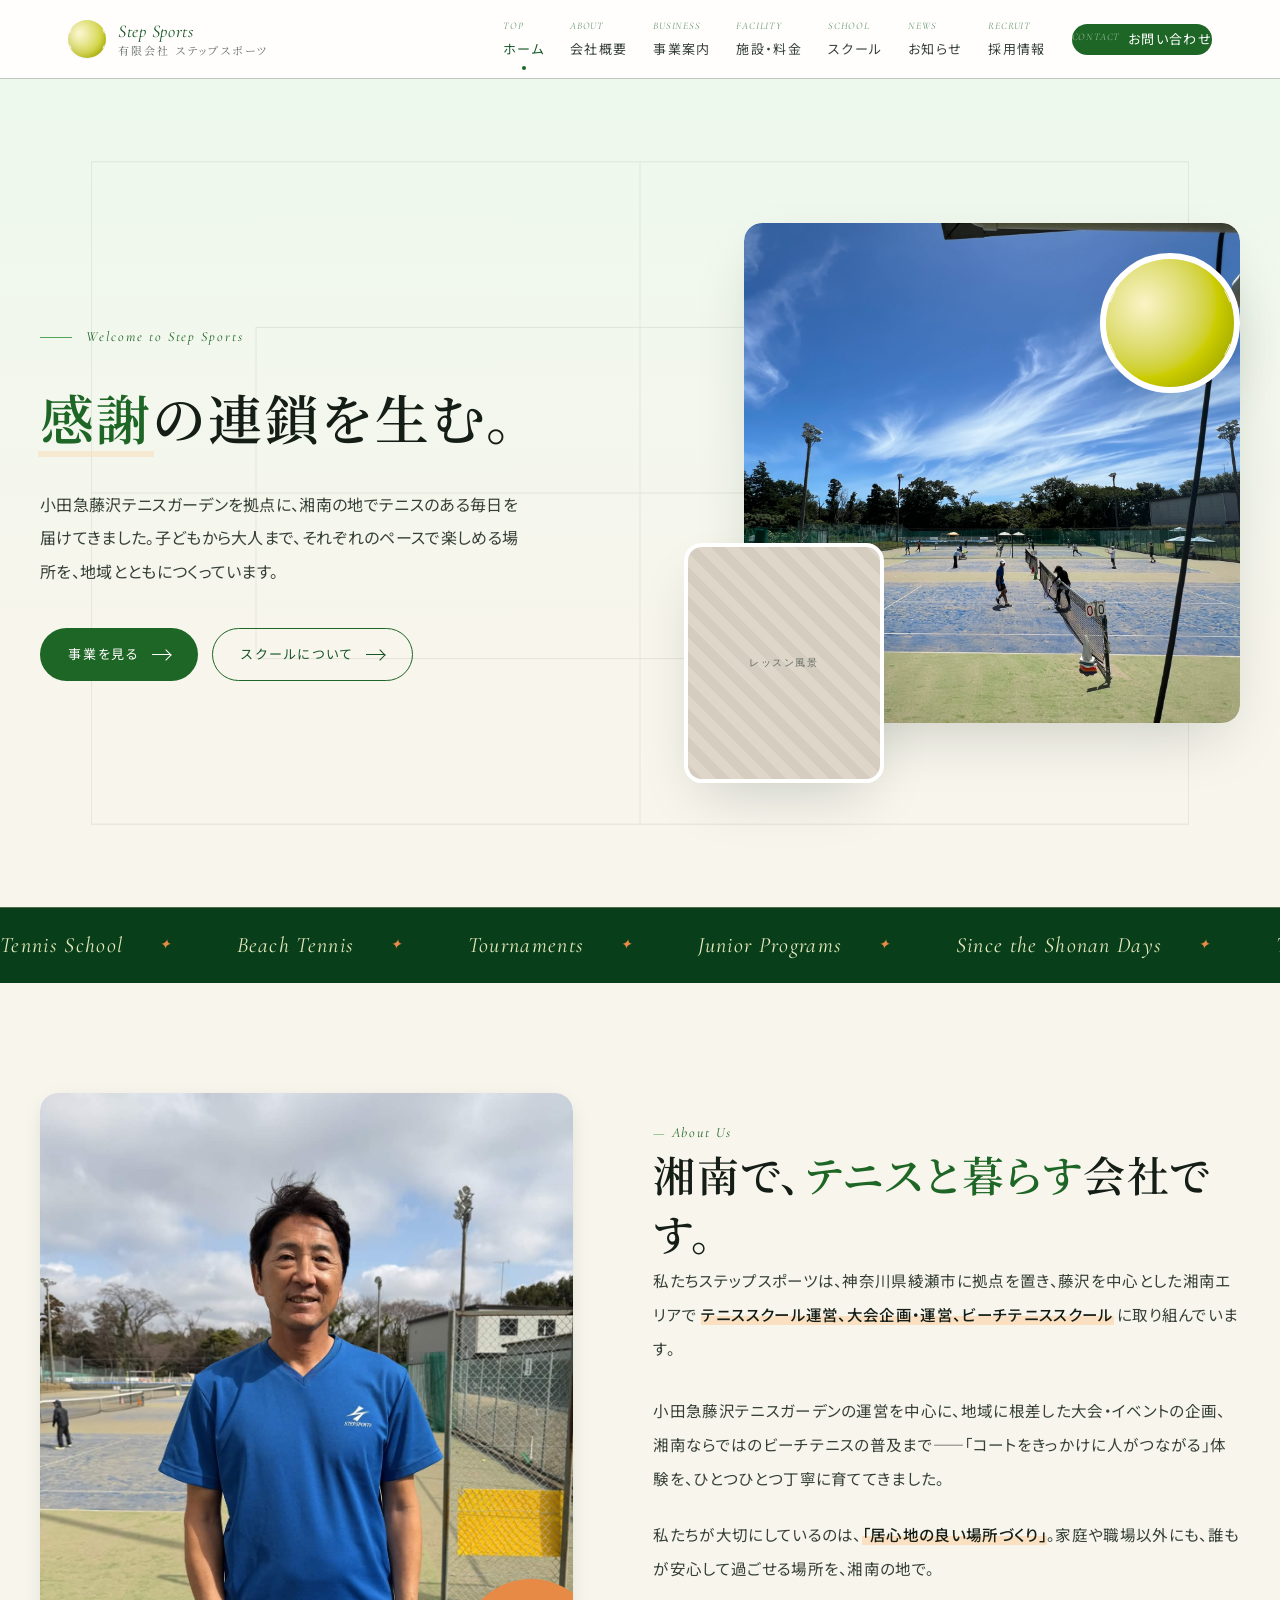
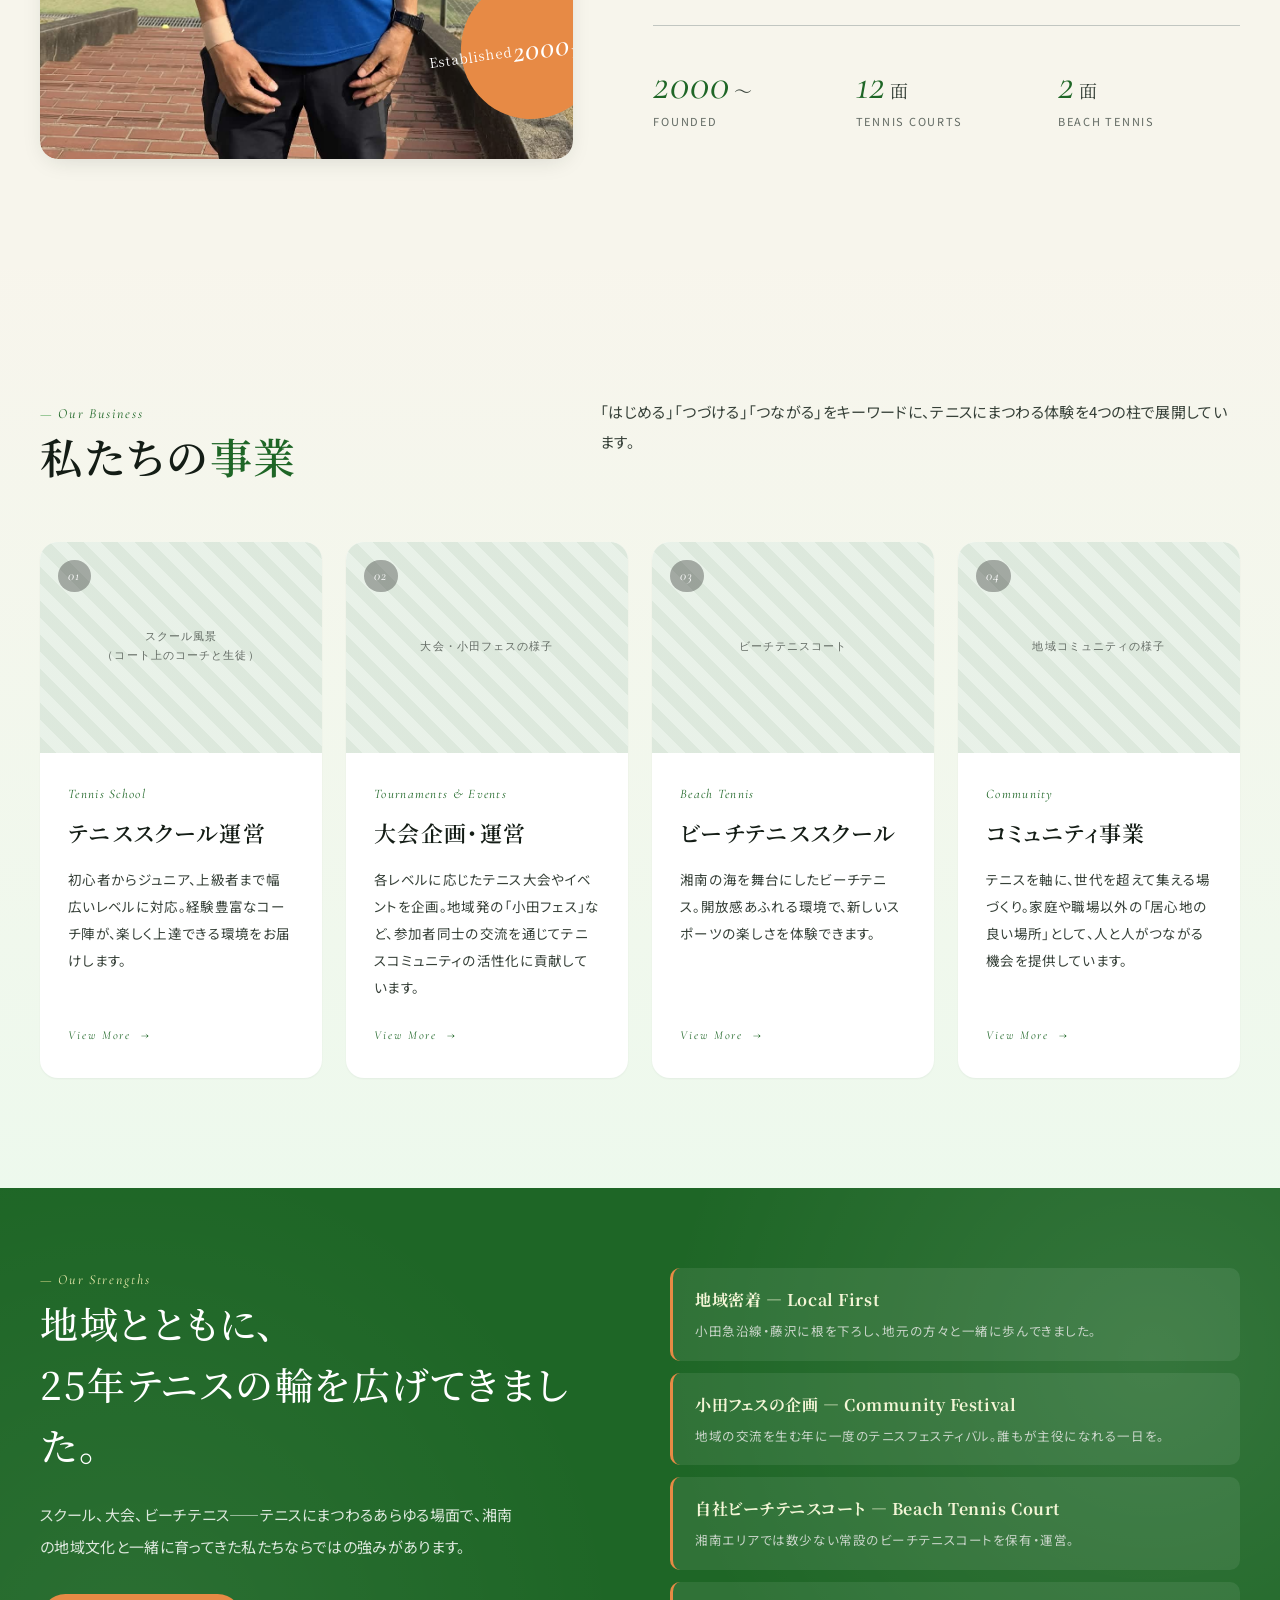
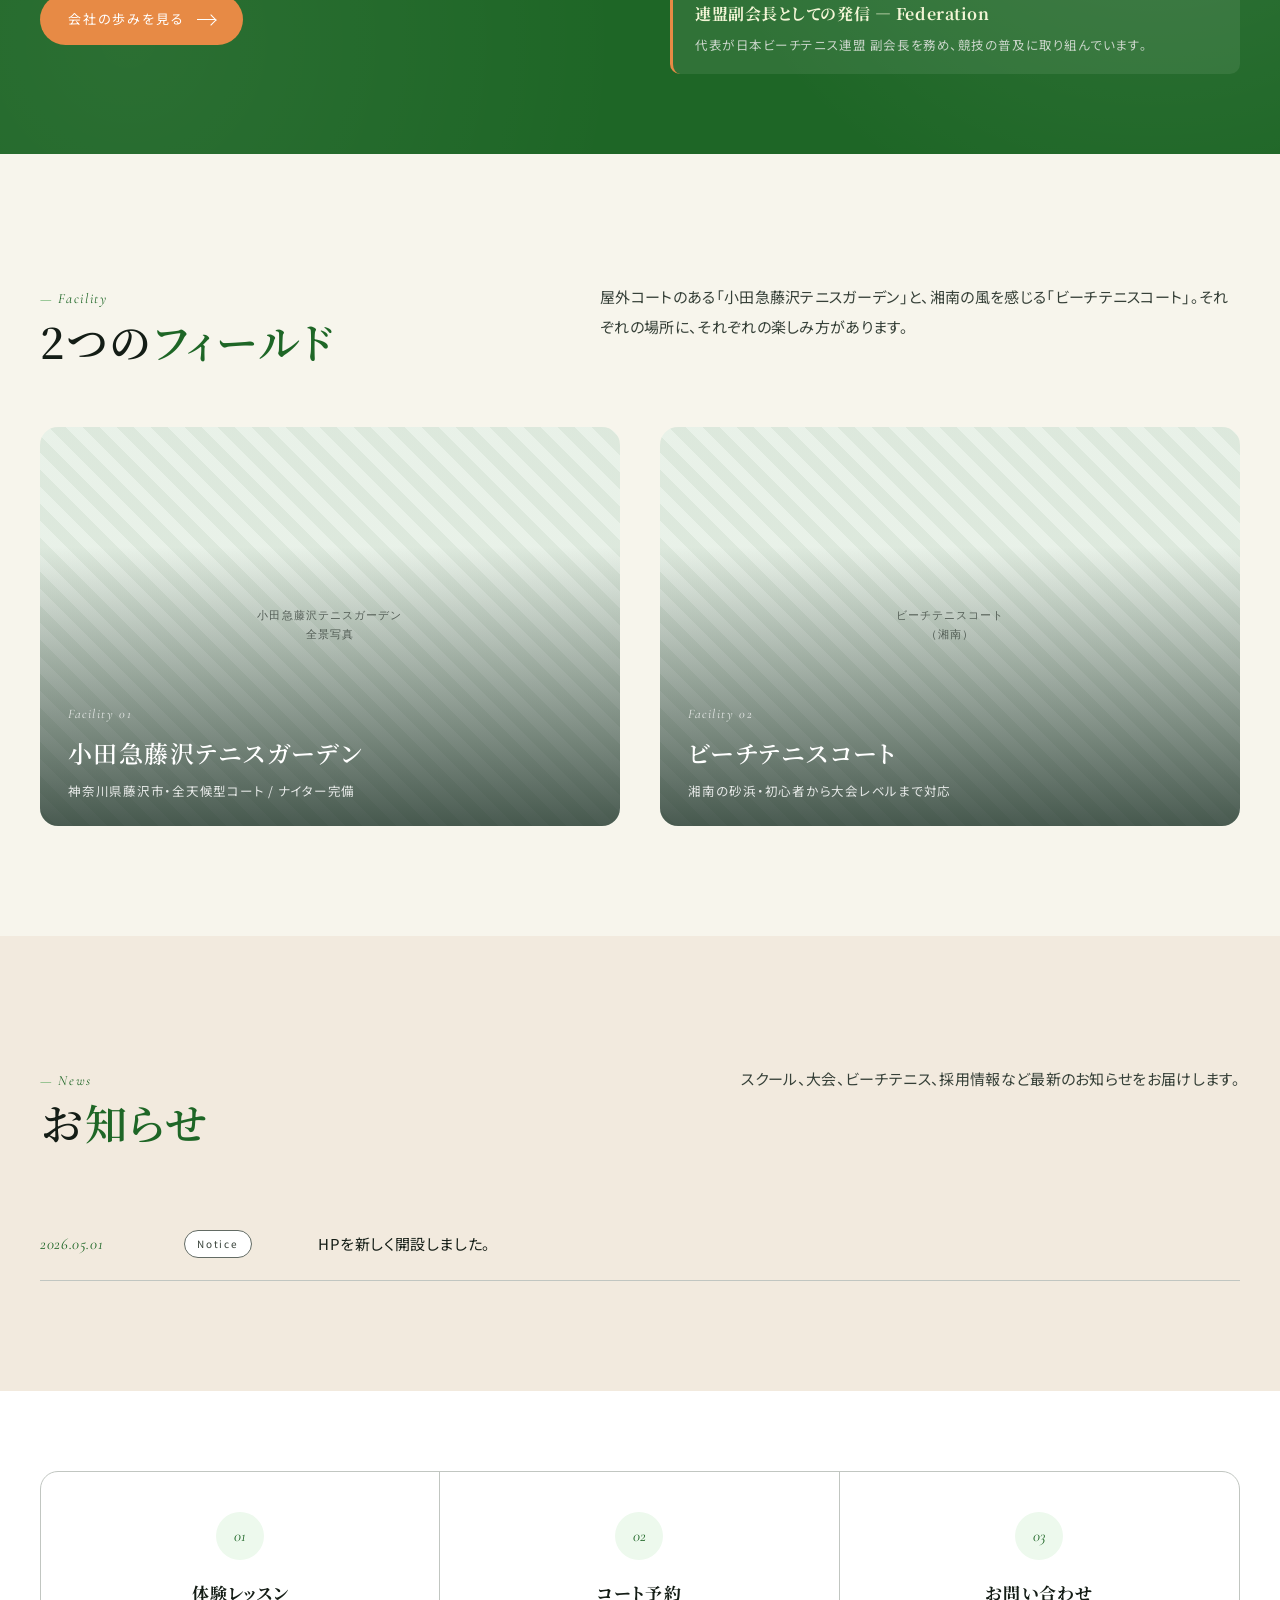
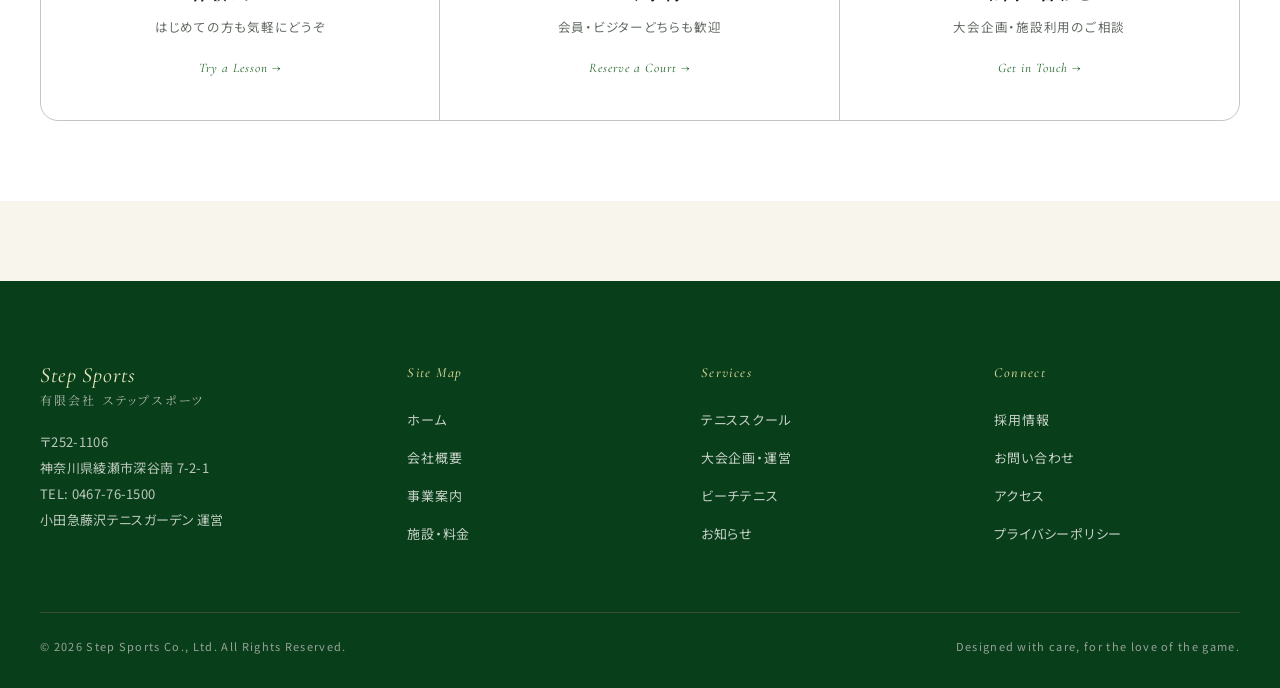
==== index.html @ 25a50562 "事業に「コミュニティ事業」を追加（4つ目の柱） - index.html: biz-grid を 4列に変更（タブレット以下で2列）、4枚目カード追加 - business.html: 「3つの柱」→" ====
<!DOCTYPE html>
<html lang="ja">
<head>
<meta charset="UTF-8" />
<meta name="viewport" content="width=device-width, initial-scale=1.0" />
<title>有限会社ステップスポーツ｜地域とともに、テニスのある毎日を</title>
<link rel="preconnect" href="https://fonts.googleapis.com" />
<link rel="preconnect" href="https://fonts.gstatic.com" crossorigin />
<link href="https://fonts.googleapis.com/css2?family=Cormorant+Garamond:ital,wght@0,400;0,500;1,400;1,500&family=Noto+Sans+JP:wght@300;400;500;700&family=Noto+Serif+JP:wght@400;500;600;700&display=swap" rel="stylesheet" />
<link rel="stylesheet" href="assets/styles.css" />
<style>
/* ===== Top page specific ===== */

/* ----- Hero ----- */
.hero {
  position: relative;
  min-height: 92vh;
  padding: 80px 28px 60px;
  display: flex;
  align-items: center;
  overflow: hidden;
  background:
    linear-gradient(180deg, var(--green-50) 0%, var(--paper) 70%);
}
.hero-inner {
  max-width: var(--maxw);
  margin: 0 auto;
  width: 100%;
  display: grid;
  grid-template-columns: 1.05fr 1fr;
  gap: 60px;
  align-items: center;
  position: relative;
  z-index: 2;
}
.hero-eyebrow {
  font-family: var(--display);
  font-style: italic;
  color: var(--green-700);
  letter-spacing: 0.14em;
  font-size: 14px;
  margin-bottom: 28px;
  display: flex;
  align-items: center;
  gap: 14px;
}
.hero-eyebrow::before {
  content: "";
  width: 32px; height: 1px;
  background: var(--green-500);
}
.hero-title {
  font-family: var(--serif);
  font-size: clamp(28px, 4.2vw, 54px);
  font-weight: 600;
  line-height: 1.45;
  letter-spacing: 0.04em;
  margin: 0;
  color: var(--ink-900);
  white-space: nowrap;
}
.hero-title em {
  font-style: normal;
  color: var(--green-700);
  position: relative;
}
.hero-title em::after {
  content: "";
  position: absolute;
  left: -2px; right: -2px;
  bottom: -2px; height: 6px;
  background: var(--sun-200);
  z-index: -1;
  opacity: 0.6;
}
.hero-lede {
  margin: 32px 0 40px;
  font-size: 16px;
  line-height: 2.1;
  color: var(--ink-700);
  max-width: 480px;
}
.hero-ctas {
  display: flex;
  gap: 14px;
  flex-wrap: wrap;
}

.hero-visual {
  position: relative;
  height: min(560px, 70vh);
}
.hero-visual .placeholder-img {
  position: absolute;
  border-radius: var(--radius-lg);
  overflow: hidden;
  box-shadow: var(--shadow-lg);
}
.hv-main {
  inset: 0 0 60px 60px;
  background:
    repeating-linear-gradient(
      90deg,
      oklch(0.55 0.13 145),
      oklch(0.55 0.13 145) 60px,
      oklch(0.50 0.13 145) 60px,
      oklch(0.50 0.13 145) 120px
    );
  color: oklch(0.96 0.05 110);
}
.hv-main::before {
  content: "";
  position: absolute;
  inset: 14% 12%;
  border: 2px solid rgba(255,255,255,0.85);
}
.hv-main::after {
  content: "";
  position: absolute;
  left: 50%; top: 14%; bottom: 14%;
  width: 2px;
  background: rgba(255,255,255,0.85);
}
.hv-label {
  position: absolute;
  bottom: 18px; left: 18px;
  font-family: ui-monospace, "SF Mono", monospace;
  font-size: 10px;
  letter-spacing: 0.16em;
  color: rgba(255,255,255,0.95);
  text-transform: uppercase;
  background: rgba(0,0,0,0.25);
  padding: 6px 10px;
  border-radius: 4px;
  z-index: 2;
}
.hv-mid {
  width: 200px; height: 240px;
  left: 0; bottom: 0;
  background:
    repeating-linear-gradient(
      45deg,
      oklch(0.85 0.02 80),
      oklch(0.85 0.02 80) 10px,
      oklch(0.88 0.02 80) 10px,
      oklch(0.88 0.02 80) 20px
    );
  border: 4px solid white;
}
.hv-small {
  width: 140px; height: 140px;
  right: 0; top: 30px;
  border-radius: 50% !important;
  background: radial-gradient(circle at 30% 35%, oklch(0.96 0.06 100), oklch(0.82 0.18 110) 60%, oklch(0.62 0.18 115));
  border: 6px solid white;
}
.hv-small::before, .hv-small::after {
  content: "";
  position: absolute;
  inset: 0;
  border-radius: 50%;
  border: 1.5px solid rgba(255,255,255,0.85);
  clip-path: inset(45% 0 45% 0);
  transform: rotate(25deg);
}
.hv-small::after { transform: rotate(-25deg); }

/* Decorative court lines in background */
.hero-bg-lines {
  position: absolute;
  inset: 0;
  pointer-events: none;
  opacity: 0.08;
  z-index: 1;
}
.hero-bg-lines svg { width: 100%; height: 100%; }

/* Marquee strip */
.marquee {
  background: var(--green-900);
  color: oklch(0.92 0.06 110);
  padding: 18px 0;
  overflow: hidden;
  position: relative;
  border-top: 1px solid oklch(0.5 0.06 145);
}
.marquee-track {
  display: flex;
  gap: 64px;
  white-space: nowrap;
  animation: marquee 40s linear infinite;
  font-family: var(--display);
  font-style: italic;
  font-size: 22px;
  letter-spacing: 0.06em;
}
.marquee-track span { display: inline-flex; align-items: center; gap: 18px; }
.marquee-track span::after {
  content: "✦";
  color: var(--sun-500);
  font-size: 14px;
  margin-left: 18px;
}
@keyframes marquee {
  from { transform: translateX(0); }
  to   { transform: translateX(-50%); }
}

/* ----- About / Greeting ----- */
.about {
  background: var(--paper);
  position: relative;
}
.about-grid {
  max-width: var(--maxw);
  margin: 0 auto;
  display: grid;
  grid-template-columns: 1fr 1.1fr;
  gap: 80px;
  align-items: center;
}
.about-visual {
  position: relative;
  aspect-ratio: 4 / 5;
  border-radius: var(--radius-lg);
  overflow: hidden;
  box-shadow: var(--shadow-md);
}
.about-visual .placeholder-img {
  position: absolute; inset: 0;
  border-radius: var(--radius-lg);
}
.placeholder-img.has-photo { background: none; }
.placeholder-img.has-photo::before,
.placeholder-img.has-photo::after { display: none; }
.img-fill {
  position: absolute;
  inset: 0;
  width: 100%;
  height: 100%;
  object-fit: cover;
  display: block;
  border-radius: inherit;
}
.hv-main.has-photo .hv-label {
  color: white;
  text-shadow: 0 1px 6px rgba(0,0,0,0.5);
  z-index: 2;
}
.about-visual .badge {
  position: absolute;
  right: -28px; bottom: 40px;
  width: 140px; height: 140px;
  border-radius: 50%;
  background: var(--sun-500);
  color: white;
  display: flex;
  align-items: center;
  justify-content: center;
  text-align: center;
  font-family: var(--serif);
  font-size: 13px;
  line-height: 1.6;
  letter-spacing: 0.08em;
  box-shadow: var(--shadow-lg);
  transform: rotate(-8deg);
}
.about-visual .badge strong {
  display: block;
  font-family: var(--display);
  font-style: italic;
  font-size: 32px;
  font-weight: 500;
  margin: 4px 0;
}
.about-body p {
  font-size: 15.5px;
  line-height: 2.2;
  color: var(--ink-700);
  margin: 0 0 22px;
}
.about-body p strong {
  color: var(--ink-900);
  font-weight: 500;
  background: linear-gradient(transparent 60%, var(--sun-200) 60%);
}
.about-stats {
  display: grid;
  grid-template-columns: repeat(3, 1fr);
  gap: 20px;
  margin-top: 40px;
  padding-top: 36px;
  border-top: 1px solid var(--ink-300);
}
.stat {
  text-align: left;
}
.stat .num {
  font-family: var(--display);
  font-style: italic;
  font-size: 44px;
  color: var(--green-700);
  line-height: 1;
  letter-spacing: 0.02em;
}
.stat .num small {
  font-size: 18px;
  margin-left: 4px;
  color: var(--ink-700);
  font-style: normal;
  font-family: var(--serif);
}
.stat .lbl {
  font-size: 11px;
  color: var(--ink-500);
  letter-spacing: 0.16em;
  margin-top: 6px;
}

/* ----- Business / Cards ----- */
.business {
  background: linear-gradient(180deg, var(--paper) 0%, var(--green-50) 100%);
}
.biz-grid {
  max-width: var(--maxw);
  margin: 0 auto;
  display: grid;
  grid-template-columns: repeat(4, 1fr);
  gap: 24px;
}
@media (max-width: 1100px) {
  .biz-grid { grid-template-columns: repeat(2, 1fr); }
}
.biz-card {
  background: white;
  border-radius: var(--radius-lg);
  overflow: hidden;
  box-shadow: var(--shadow-sm);
  transition: transform .35s cubic-bezier(.2,.7,.2,1), box-shadow .35s ease;
  display: flex;
  flex-direction: column;
}
.biz-card:hover {
  transform: translateY(-6px);
  box-shadow: var(--shadow-lg);
}
.biz-card .img {
  aspect-ratio: 4 / 3;
  position: relative;
}
.biz-card .img .placeholder-img {
  position: absolute; inset: 0;
  border-radius: 0;
}
.biz-card .img .num {
  position: absolute;
  top: 18px; left: 18px;
  font-family: var(--display);
  font-style: italic;
  font-size: 14px;
  color: white;
  background: rgba(0,0,0,0.3);
  padding: 4px 10px;
  border-radius: 999px;
  letter-spacing: 0.1em;
}
.biz-card .body {
  padding: 30px 28px 32px;
  display: flex;
  flex-direction: column;
  flex: 1;
}
.biz-card h3 {
  font-family: var(--serif);
  font-size: 22px;
  letter-spacing: 0.06em;
  margin: 0 0 14px;
  color: var(--ink-900);
  font-weight: 600;
}
.biz-card .en {
  font-family: var(--display);
  font-style: italic;
  color: var(--green-700);
  font-size: 13px;
  letter-spacing: 0.1em;
  margin-bottom: 8px;
}
.biz-card p {
  font-size: 13.5px;
  line-height: 2;
  color: var(--ink-700);
  margin: 0 0 24px;
  flex: 1;
}
.biz-card .more {
  font-size: 12px;
  letter-spacing: 0.16em;
  color: var(--green-700);
  display: inline-flex;
  align-items: center;
  gap: 10px;
  font-family: var(--display);
  font-style: italic;
}
.biz-card .more::after {
  content: "→";
  transition: transform .25s;
}
.biz-card:hover .more::after { transform: translateX(4px); }

@media (max-width: 880px) {
  .biz-grid { grid-template-columns: 1fr; }
  .about-grid { grid-template-columns: 1fr; gap: 48px; }
  .hero-inner { grid-template-columns: 1fr; }
  .hero-visual { height: 420px; }
}

/* ----- Topics / Highlight strip ----- */
.highlights {
  background: var(--green-700);
  color: white;
  padding: 80px 28px;
  position: relative;
  overflow: hidden;
}
.highlights::before {
  content: "";
  position: absolute;
  inset: 0;
  background:
    radial-gradient(circle at 90% 30%, rgba(255,255,255,0.10), transparent 40%),
    radial-gradient(circle at 10% 80%, rgba(255,255,255,0.06), transparent 40%);
  pointer-events: none;
}
.hl-inner {
  max-width: var(--maxw);
  margin: 0 auto;
  display: grid;
  grid-template-columns: 1fr 1fr;
  gap: 60px;
  position: relative;
}
.hl-text h2 {
  font-family: var(--serif);
  font-size: clamp(26px, 3vw, 38px);
  font-weight: 500;
  line-height: 1.6;
  margin: 0 0 24px;
  letter-spacing: 0.04em;
}
.hl-text .kicker {
  color: oklch(0.92 0.08 110);
}
.hl-text .kicker::before { color: oklch(0.85 0.10 110); }
.hl-text p {
  font-size: 15px;
  line-height: 2.1;
  color: oklch(0.92 0.02 145);
  max-width: 480px;
  margin: 0 0 32px;
}
.hl-points {
  list-style: none;
  margin: 0; padding: 0;
  display: grid;
  gap: 12px;
}
.hl-points li {
  padding: 18px 22px;
  background: rgba(255,255,255,0.08);
  border-radius: var(--radius-md);
  border-left: 3px solid var(--sun-500);
  font-size: 14px;
  letter-spacing: 0.04em;
}
.hl-points li strong {
  font-family: var(--serif);
  display: block;
  font-size: 16px;
  margin-bottom: 4px;
  color: oklch(0.96 0.04 110);
}
.hl-points li span {
  font-size: 12.5px;
  color: oklch(0.86 0.02 145);
  line-height: 1.8;
}
@media (max-width: 880px) {
  .hl-inner { grid-template-columns: 1fr; }
}

/* ----- Facility teaser ----- */
.facility {
  background: var(--paper);
}
.fac-grid {
  max-width: var(--maxw);
  margin: 0 auto;
  display: grid;
  grid-template-columns: 1fr 1fr;
  gap: 40px;
}
.fac-card {
  position: relative;
  border-radius: var(--radius-lg);
  overflow: hidden;
  aspect-ratio: 16 / 11;
  cursor: pointer;
}
.fac-card .placeholder-img {
  position: absolute; inset: 0;
  border-radius: 0;
  transition: transform .6s cubic-bezier(.2,.7,.2,1);
}
.fac-card:hover .placeholder-img { transform: scale(1.04); }
.fac-card .overlay {
  position: absolute; inset: 0;
  background: linear-gradient(180deg, rgba(0,0,0,0) 30%, rgba(20,40,30,0.75) 100%);
}
.fac-card .label {
  position: absolute;
  left: 28px; bottom: 24px; right: 28px;
  color: white;
}
.fac-card .label .en {
  font-family: var(--display);
  font-style: italic;
  font-size: 13px;
  letter-spacing: 0.12em;
  opacity: 0.8;
  margin-bottom: 6px;
}
.fac-card .label h3 {
  font-family: var(--serif);
  font-size: 24px;
  margin: 0;
  font-weight: 600;
  letter-spacing: 0.06em;
}
.fac-card .label p {
  font-size: 12.5px;
  margin: 6px 0 0;
  opacity: 0.85;
  letter-spacing: 0.06em;
}
@media (max-width: 700px) {
  .fac-grid { grid-template-columns: 1fr; }
}

/* ----- News teaser ----- */
.news-section {
  background: var(--paper-warm);
}
.news-list { max-width: var(--maxw); margin: 0 auto; }
.news-cta { text-align: right; margin-top: 40px; }

/* ----- Contact strip ----- */
.cta-strip {
  background: white;
  padding: 80px 28px;
}
.cta-strip-inner {
  max-width: var(--maxw);
  margin: 0 auto;
  display: grid;
  grid-template-columns: repeat(3, 1fr);
  gap: 0;
  border: 1px solid var(--ink-300);
  border-radius: var(--radius-lg);
  overflow: hidden;
}
.cta-cell {
  padding: 40px 32px;
  border-right: 1px solid var(--ink-300);
  text-align: center;
  transition: background .25s ease;
  cursor: pointer;
}
.cta-cell:last-child { border-right: 0; }
.cta-cell:hover { background: var(--green-50); }
.cta-cell .icon {
  width: 48px; height: 48px;
  border-radius: 50%;
  background: var(--green-50);
  color: var(--green-700);
  display: inline-flex;
  align-items: center;
  justify-content: center;
  margin-bottom: 18px;
  font-family: var(--display);
  font-style: italic;
}
.cta-cell h4 {
  font-family: var(--serif);
  font-size: 17px;
  margin: 0 0 8px;
  letter-spacing: 0.06em;
  color: var(--ink-900);
}
.cta-cell p {
  font-size: 12.5px;
  color: var(--ink-500);
  margin: 0 0 14px;
  letter-spacing: 0.06em;
}
.cta-cell .more {
  font-family: var(--display);
  font-style: italic;
  font-size: 13px;
  color: var(--green-700);
  letter-spacing: 0.08em;
}
@media (max-width: 760px) {
  .cta-strip-inner { grid-template-columns: 1fr; }
  .cta-cell { border-right: 0; border-bottom: 1px solid var(--ink-300); }
  .cta-cell:last-child { border-bottom: 0; }
}
</style>
</head>
<body>

<!-- ============ Header ============ -->
<header class="site-header">
  <div class="nav-wrap">
    <a class="brand" href="index.html">
      <span class="brand-mark" aria-hidden="true"></span>
      <span class="brand-text">
        <span class="brand-en">Step Sports</span>
        <span class="brand-jp">有限会社 ステップスポーツ</span>
      </span>
    </a>
    <button class="menu-toggle" aria-label="menu">
      <span></span><span></span><span></span>
    </button>
    <nav class="nav">
      <a class="active" href="index.html"><span class="en">Top</span>ホーム</a>
      <a href="about.html"><span class="en">About</span>会社概要</a>
      <a href="business.html"><span class="en">Business</span>事業案内</a>
      <a href="facility.html"><span class="en">Facility</span>施設・料金</a>
      <a href="school.html"><span class="en">School</span>スクール</a>
      <a href="news.html"><span class="en">News</span>お知らせ</a>
      <a href="recruit.html"><span class="en">Recruit</span>採用情報</a>
      <a class="nav-cta" href="contact.html">
        <span class="en">Contact</span>お問い合わせ
      </a>
    </nav>
  </div>
</header>

<!-- ============ Hero ============ -->
<section class="hero">
  <div class="hero-bg-lines" aria-hidden="true">
    <svg viewBox="0 0 1400 800" preserveAspectRatio="none">
      <g stroke="currentColor" stroke-width="1" fill="none">
        <rect x="100" y="80" width="1200" height="640" />
        <line x1="100" y1="400" x2="1300" y2="400" />
        <line x1="700" y1="80" x2="700" y2="720" />
        <rect x="280" y="240" width="840" height="320" />
      </g>
    </svg>
  </div>
  <div class="hero-inner">
    <div class="hero-text reveal">
      <div class="hero-eyebrow">Welcome to Step Sports</div>
      <h1 class="hero-title">
        <em>感謝</em>の連鎖を生む。
      </h1>
      <p class="hero-lede">
        小田急藤沢テニスガーデンを拠点に、湘南の地でテニスのある毎日を届けてきました。子どもから大人まで、それぞれのペースで楽しめる場所を、地域とともにつくっています。
      </p>
      <div class="hero-ctas">
        <a class="btn btn-primary" href="business.html">事業を見る<span class="arrow"></span></a>
        <a class="btn btn-ghost" href="school.html">スクールについて<span class="arrow"></span></a>
      </div>
    </div>
    <div class="hero-visual reveal" data-delay="2">
      <div class="placeholder-img hv-main has-photo">
        <img class="img-fill" src="assets/images/court.jpg" alt="小田急藤沢テニスガーデンのコート" />
        <span class="hv-label">小田急藤沢テニスガーデン</span>
      </div>
      <div class="placeholder-img hv-mid">
        <span style="font-family: ui-monospace, monospace; font-size: 10px; color: var(--ink-500); letter-spacing: 0.16em;">レッスン風景</span>
      </div>
      <div class="placeholder-img hv-small" aria-hidden="true"></div>
    </div>
  </div>
</section>

<!-- ============ Marquee ============ -->
<div class="marquee" aria-hidden="true">
  <div class="marquee-track">
    <span>Tennis School</span>
    <span>Beach Tennis</span>
    <span>Tournaments</span>
    <span>Junior Programs</span>
    <span>Since the Shonan Days</span>
    <span>Tennis School</span>
    <span>Beach Tennis</span>
    <span>Tournaments</span>
    <span>Junior Programs</span>
    <span>Since the Shonan Days</span>
  </div>
</div>

<!-- ============ About ============ -->
<section class="section about">
  <div class="about-grid">
    <div class="about-visual reveal">
      <div class="placeholder-img has-photo" style="position:absolute; inset:0;">
        <img class="img-fill" src="assets/images/representative.jpg" alt="有限会社ステップスポーツ 代表取締役" />
      </div>
      <div class="badge">
        Established<br /><strong>2000</strong><br />Fujisawa
      </div>
    </div>
    <div class="about-body reveal" data-delay="1">
      <div class="kicker">About Us</div>
      <h2 class="section-title">湘南で、<em>テニスと暮らす</em>会社です。</h2>
      <p class="section-lede" style="margin-bottom: 28px;">
        私たちステップスポーツは、神奈川県綾瀬市に拠点を置き、藤沢を中心とした湘南エリアで <strong>テニススクール運営、大会企画・運営、ビーチテニススクール</strong> に取り組んでいます。
      </p>
      <p>
        小田急藤沢テニスガーデンの運営を中心に、地域に根差した大会・イベントの企画、湘南ならではのビーチテニスの普及まで——「コートをきっかけに人がつながる」体験を、ひとつひとつ丁寧に育ててきました。
      </p>
      <p>
        私たちが大切にしているのは、<strong>「居心地の良い場所づくり」</strong>。家庭や職場以外にも、誰もが安心して過ごせる場所を、湘南の地で。
      </p>
      <div class="about-stats">
        <div class="stat">
          <div class="num">2000<small>〜</small></div>
          <div class="lbl">FOUNDED</div>
        </div>
        <div class="stat">
          <div class="num">12<small>面</small></div>
          <div class="lbl">TENNIS COURTS</div>
        </div>
        <div class="stat">
          <div class="num">2<small>面</small></div>
          <div class="lbl">BEACH TENNIS</div>
        </div>
      </div>
    </div>
  </div>
</section>

<!-- ============ Business ============ -->
<section class="section business">
  <div class="section-narrow">
    <div class="section-head reveal">
      <div>
        <div class="kicker">Our Business</div>
        <h2 class="section-title">私たちの<em>事業</em></h2>
      </div>
      <p class="section-lede" style="margin-left:auto;">
        「はじめる」「つづける」「つながる」をキーワードに、テニスにまつわる体験を4つの柱で展開しています。
      </p>
    </div>
    <div class="biz-grid">
      <a class="biz-card reveal" data-delay="1" href="school.html">
        <div class="img">
          <div class="placeholder-img">
            <span>スクール風景<br />（コート上のコーチと生徒）</span>
          </div>
          <span class="num">01</span>
        </div>
        <div class="body">
          <div class="en">Tennis School</div>
          <h3>テニススクール運営</h3>
          <p>初心者からジュニア、上級者まで幅広いレベルに対応。経験豊富なコーチ陣が、楽しく上達できる環境をお届けします。</p>
          <span class="more">View More</span>
        </div>
      </a>
      <a class="biz-card reveal" data-delay="2" href="business.html#tournament">
        <div class="img">
          <div class="placeholder-img">
            <span>大会・小田フェスの様子</span>
          </div>
          <span class="num">02</span>
        </div>
        <div class="body">
          <div class="en">Tournaments &amp; Events</div>
          <h3>大会企画・運営</h3>
          <p>各レベルに応じたテニス大会やイベントを企画。地域発の「小田フェス」など、参加者同士の交流を通じてテニスコミュニティの活性化に貢献しています。</p>
          <span class="more">View More</span>
        </div>
      </a>
      <a class="biz-card reveal" data-delay="3" href="business.html#beach">
        <div class="img">
          <div class="placeholder-img">
            <span>ビーチテニスコート</span>
          </div>
          <span class="num">03</span>
        </div>
        <div class="body">
          <div class="en">Beach Tennis</div>
          <h3>ビーチテニススクール</h3>
          <p>湘南の海を舞台にしたビーチテニス。開放感あふれる環境で、新しいスポーツの楽しさを体験できます。</p>
          <span class="more">View More</span>
        </div>
      </a>
      <a class="biz-card reveal" data-delay="4" href="business.html#community">
        <div class="img">
          <div class="placeholder-img">
            <span>地域コミュニティの様子</span>
          </div>
          <span class="num">04</span>
        </div>
        <div class="body">
          <div class="en">Community</div>
          <h3>コミュニティ事業</h3>
          <p>テニスを軸に、世代を超えて集える場づくり。家庭や職場以外の「居心地の良い場所」として、人と人がつながる機会を提供しています。</p>
          <span class="more">View More</span>
        </div>
      </a>
    </div>
  </div>
</section>

<!-- ============ Highlights ============ -->
<section class="highlights">
  <div class="hl-inner">
    <div class="hl-text reveal">
      <div class="kicker">Our Strengths</div>
      <h2>地域とともに、<br />25年テニスの輪を広げてきました。</h2>
      <p>
        スクール、大会、ビーチテニス——テニスにまつわるあらゆる場面で、湘南の地域文化と一緒に育ってきた私たちならではの強みがあります。
      </p>
      <a class="btn btn-primary" href="about.html" style="background:var(--sun-500);">
        会社の歩みを見る<span class="arrow"></span>
      </a>
    </div>
    <ul class="hl-points reveal" data-delay="1">
      <li>
        <strong>地域密着 — Local First</strong>
        <span>小田急沿線・藤沢に根を下ろし、地元の方々と一緒に歩んできました。</span>
      </li>
      <li>
        <strong>小田フェスの企画 — Community Festival</strong>
        <span>地域の交流を生む年に一度のテニスフェスティバル。誰もが主役になれる一日を。</span>
      </li>
      <li>
        <strong>自社ビーチテニスコート — Beach Tennis Court</strong>
        <span>湘南エリアでは数少ない常設のビーチテニスコートを保有・運営。</span>
      </li>
      <li>
        <strong>連盟副会長としての発信 — Federation</strong>
        <span>代表が日本ビーチテニス連盟 副会長を務め、競技の普及に取り組んでいます。</span>
      </li>
    </ul>
  </div>
</section>

<!-- ============ Facility teaser ============ -->
<section class="section facility">
  <div class="section-narrow">
    <div class="section-head reveal">
      <div>
        <div class="kicker">Facility</div>
        <h2 class="section-title">2つの<em>フィールド</em></h2>
      </div>
      <p class="section-lede" style="margin-left:auto;">
        屋外コートのある「小田急藤沢テニスガーデン」と、湘南の風を感じる「ビーチテニスコート」。それぞれの場所に、それぞれの楽しみ方があります。
      </p>
    </div>
    <div class="fac-grid">
      <a class="fac-card reveal" href="facility.html">
        <div class="placeholder-img">
          <span>小田急藤沢テニスガーデン<br />全景写真</span>
        </div>
        <div class="overlay"></div>
        <div class="label">
          <div class="en">Facility 01</div>
          <h3>小田急藤沢テニスガーデン</h3>
          <p>神奈川県藤沢市・全天候型コート / ナイター完備</p>
        </div>
      </a>
      <a class="fac-card reveal" data-delay="1" href="facility.html#beach">
        <div class="placeholder-img">
          <span>ビーチテニスコート<br />（湘南）</span>
        </div>
        <div class="overlay"></div>
        <div class="label">
          <div class="en">Facility 02</div>
          <h3>ビーチテニスコート</h3>
          <p>湘南の砂浜・初心者から大会レベルまで対応</p>
        </div>
      </a>
    </div>
  </div>
</section>

<!-- ============ News ============ -->
<section class="section news-section">
  <div class="section-narrow">
    <div class="section-head reveal">
      <div>
        <div class="kicker">News</div>
        <h2 class="section-title">お<em>知らせ</em></h2>
      </div>
      <p class="section-lede" style="margin-left:auto;">
        スクール、大会、ビーチテニス、採用情報など最新のお知らせをお届けします。
      </p>
    </div>
    <div class="news-list reveal" data-delay="1">
      <div class="news-item">
        <span class="news-date">2026.05.01</span>
        <span class="news-tag notice">Notice</span>
        <span class="news-title">HPを新しく開設しました。</span>
      </div>
    </div>
  </div>
</section>

<!-- ============ Quick CTA ============ -->
<section class="cta-strip">
  <div class="cta-strip-inner reveal">
    <a class="cta-cell" href="school.html">
      <div class="icon">01</div>
      <h4>体験レッスン</h4>
      <p>はじめての方も気軽にどうぞ</p>
      <span class="more">Try a Lesson →</span>
    </a>
    <a class="cta-cell" href="facility.html">
      <div class="icon">02</div>
      <h4>コート予約</h4>
      <p>会員・ビジターどちらも歓迎</p>
      <span class="more">Reserve a Court →</span>
    </a>
    <a class="cta-cell" href="contact.html">
      <div class="icon">03</div>
      <h4>お問い合わせ</h4>
      <p>大会企画・施設利用のご相談</p>
      <span class="more">Get in Touch →</span>
    </a>
  </div>
</section>

<!-- ============ Footer ============ -->
<footer class="site-footer">
  <div class="footer-grid">
    <div class="footer-brand">
      <div class="brand-text" style="line-height:1.3;">
        <span class="brand-en" style="font-size:22px;">Step Sports</span>
        <span class="brand-jp" style="font-size:12px;">有限会社 ステップスポーツ</span>
      </div>
      <p>
        〒252-1106<br />
        神奈川県綾瀬市深谷南 7-2-1<br />
        TEL: 0467-76-1500<br />
        小田急藤沢テニスガーデン 運営
      </p>
    </div>
    <div class="footer-col">
      <h4>Site Map</h4>
      <ul>
        <li><a href="index.html">ホーム</a></li>
        <li><a href="about.html">会社概要</a></li>
        <li><a href="business.html">事業案内</a></li>
        <li><a href="facility.html">施設・料金</a></li>
      </ul>
    </div>
    <div class="footer-col">
      <h4>Services</h4>
      <ul>
        <li><a href="school.html">テニススクール</a></li>
        <li><a href="business.html#tournament">大会企画・運営</a></li>
        <li><a href="business.html#beach">ビーチテニス</a></li>
        <li><a href="news.html">お知らせ</a></li>
      </ul>
    </div>
    <div class="footer-col">
      <h4>Connect</h4>
      <ul>
        <li><a href="recruit.html">採用情報</a></li>
        <li><a href="contact.html">お問い合わせ</a></li>
        <li><a href="#">アクセス</a></li>
        <li><a href="#">プライバシーポリシー</a></li>
      </ul>
    </div>
  </div>
  <div class="footer-bottom">
    <span>© <span data-year></span> Step Sports Co., Ltd. All Rights Reserved.</span>
    <span>Designed with care, for the love of the game.</span>
  </div>
</footer>

<script src="assets/site.js"></script>
</body>
</html>
---- assets/styles.css ----
/* ============================================================
   Step Sports Co., Ltd. - Corporate Site
   Aesthetic: 温かい・家族向け・テニスコートの緑×白
   ============================================================ */

:root {
  --green-900: oklch(0.32 0.08 150);
  --green-800: oklch(0.40 0.10 148);
  --green-700: oklch(0.45 0.12 145);   /* primary */
  --green-600: oklch(0.55 0.13 145);
  --green-500: oklch(0.65 0.14 145);
  --green-100: oklch(0.93 0.04 145);
  --green-50:  oklch(0.97 0.02 145);

  --line-white:  oklch(0.985 0.005 110);
  --paper:       oklch(0.97 0.012 95);
  --paper-warm:  oklch(0.94 0.018 80);

  --ink-900: oklch(0.22 0.02 150);
  --ink-700: oklch(0.36 0.02 150);
  --ink-500: oklch(0.52 0.015 150);
  --ink-400: oklch(0.66 0.012 150);
  --ink-300: oklch(0.82 0.008 150);

  --sun-500: oklch(0.72 0.14 55);   /* accent: 陽だまりオレンジ */
  --sun-200: oklch(0.92 0.05 70);

  --sky-500: oklch(0.72 0.08 230);  /* accent: 湘南の海 */
  --sky-100: oklch(0.94 0.02 230);

  --shadow-sm: 0 1px 2px rgba(20, 40, 30, 0.05);
  --shadow-md: 0 6px 24px -8px rgba(20, 40, 30, 0.18);
  --shadow-lg: 0 24px 60px -20px rgba(20, 40, 30, 0.22);

  --radius-sm: 4px;
  --radius-md: 10px;
  --radius-lg: 18px;

  --serif: "Noto Serif JP", "Hiragino Mincho ProN", "Yu Mincho", serif;
  --sans:  "Noto Sans JP", "Hiragino Kaku Gothic ProN", "Yu Gothic", sans-serif;
  --display: "Cormorant Garamond", "Noto Serif JP", serif;

  --maxw: 1200px;
}

* { box-sizing: border-box; }
html { scroll-behavior: smooth; }
body {
  margin: 0;
  font-family: var(--sans);
  font-feature-settings: "palt";
  color: var(--ink-900);
  background: var(--paper);
  line-height: 1.75;
  -webkit-font-smoothing: antialiased;
  letter-spacing: 0.02em;
}
a { color: inherit; text-decoration: none; }
img { max-width: 100%; display: block; }

.serif   { font-family: var(--serif); font-weight: 500; }
.display { font-family: var(--display); font-style: italic; font-weight: 500; }

/* ----------------- Header ----------------- */
.site-header {
  position: sticky;
  top: 0;
  z-index: 50;
  background: rgba(255, 255, 255, 0.88);
  backdrop-filter: saturate(1.4) blur(8px);
  border-bottom: 1px solid var(--ink-300);
  transition: background .3s ease, box-shadow .3s ease;
}
.site-header.scrolled { box-shadow: var(--shadow-sm); }

.nav-wrap {
  max-width: var(--maxw);
  margin: 0 auto;
  padding: 14px 28px;
  display: flex;
  align-items: center;
  gap: 32px;
}
.brand {
  display: flex;
  align-items: center;
  gap: 12px;
}
.brand-mark {
  width: 38px;
  height: 38px;
  border-radius: 50%;
  background:
    radial-gradient(circle at 30% 35%, oklch(0.97 0.05 100), oklch(0.85 0.16 110) 60%, oklch(0.65 0.18 115));
  box-shadow: inset 0 -4px 8px rgba(0,0,0,0.08), var(--shadow-sm);
  position: relative;
  flex-shrink: 0;
}
.brand-mark::before, .brand-mark::after {
  content: "";
  position: absolute;
  inset: 0;
  border-radius: 50%;
  border: 1.5px solid rgba(255,255,255,0.85);
  clip-path: inset(45% 0 45% 0);
  transform: rotate(25deg);
}
.brand-mark::after {
  transform: rotate(-25deg);
}
.brand-text {
  display: flex;
  flex-direction: column;
  line-height: 1.1;
}
.brand-en {
  font-family: var(--display);
  font-style: italic;
  font-size: 18px;
  color: var(--green-800);
  letter-spacing: 0.04em;
}
.brand-jp {
  font-family: var(--serif);
  font-size: 11px;
  color: var(--ink-500);
  letter-spacing: 0.18em;
  margin-top: 2px;
}

.nav {
  margin-left: auto;
  display: flex;
  gap: 26px;
  align-items: center;
}
.nav a {
  font-size: 13px;
  letter-spacing: 0.1em;
  color: var(--ink-700);
  position: relative;
  padding: 4px 0;
  transition: color .2s ease;
}
.nav a .en {
  display: block;
  font-family: var(--display);
  font-style: italic;
  font-size: 10px;
  color: var(--green-700);
  letter-spacing: 0.08em;
  margin-bottom: 2px;
  text-transform: uppercase;
  opacity: 0.7;
}
.nav a:hover { color: var(--green-700); }
.nav a:hover .en { opacity: 1; }
.nav a.active { color: var(--green-800); }
.nav a.active::after {
  content: "";
  position: absolute;
  left: 50%;
  bottom: -6px;
  width: 4px;
  height: 4px;
  border-radius: 50%;
  background: var(--green-700);
  transform: translateX(-50%);
}

.nav-cta {
  display: inline-flex;
  align-items: center;
  gap: 8px;
  padding: 10px 18px;
  background: var(--green-700);
  color: white !important;
  border-radius: 999px;
  font-size: 12px;
  letter-spacing: 0.12em;
  transition: background .2s ease, transform .2s ease;
}
.nav-cta:hover { background: var(--green-800); transform: translateY(-1px); }
.nav-cta .en { color: rgba(255,255,255,0.8) !important; }

.menu-toggle {
  display: none;
  background: none;
  border: 0;
  cursor: pointer;
  padding: 8px;
  margin-left: auto;
}
.menu-toggle span {
  display: block;
  width: 22px;
  height: 1.5px;
  background: var(--ink-700);
  margin: 5px 0;
  transition: transform .25s, opacity .25s;
}

@media (max-width: 920px) {
  .nav { display: none; }
  .menu-toggle { display: block; }
  .nav.open {
    display: flex;
    position: absolute;
    top: 100%;
    left: 0;
    right: 0;
    flex-direction: column;
    background: white;
    padding: 24px;
    gap: 18px;
    border-bottom: 1px solid var(--ink-300);
  }
}

/* ----------------- Buttons ----------------- */
.btn {
  display: inline-flex;
  align-items: center;
  gap: 12px;
  padding: 14px 28px;
  border-radius: 999px;
  font-size: 13px;
  letter-spacing: 0.14em;
  cursor: pointer;
  border: 0;
  transition: transform .2s ease, background .2s ease, color .2s ease, box-shadow .2s ease;
  font-family: var(--sans);
}
.btn-primary {
  background: var(--green-700);
  color: white;
}
.btn-primary:hover {
  background: var(--green-800);
  transform: translateY(-1px);
  box-shadow: var(--shadow-md);
}
.btn-ghost {
  background: transparent;
  color: var(--green-800);
  border: 1px solid var(--green-700);
}
.btn-ghost:hover { background: var(--green-700); color: white; }
.btn .arrow {
  width: 18px; height: 1px;
  background: currentColor;
  position: relative;
  transition: width .25s ease;
}
.btn .arrow::after {
  content: "";
  position: absolute;
  right: 0; top: -3px;
  width: 7px; height: 7px;
  border-top: 1px solid currentColor;
  border-right: 1px solid currentColor;
  transform: rotate(45deg);
}
.btn:hover .arrow { width: 26px; }

/* ----------------- Section primitives ----------------- */
.section {
  padding: 110px 28px;
}
.section-narrow {
  max-width: var(--maxw);
  margin: 0 auto;
}
.section-head {
  display: flex;
  align-items: baseline;
  gap: 24px;
  margin-bottom: 56px;
  flex-wrap: wrap;
}
.kicker {
  font-family: var(--display);
  font-style: italic;
  color: var(--green-700);
  font-size: 14px;
  letter-spacing: 0.12em;
}
.kicker::before {
  content: "—  ";
  color: var(--green-500);
}
.section-title {
  font-family: var(--serif);
  font-size: clamp(28px, 3.4vw, 42px);
  font-weight: 600;
  margin: 0;
  letter-spacing: 0.04em;
  line-height: 1.4;
  color: var(--ink-900);
}
.section-title em {
  font-style: normal;
  color: var(--green-700);
}
.section-lede {
  margin-top: 18px;
  max-width: 640px;
  color: var(--ink-700);
  font-size: 15px;
  line-height: 2;
}

/* ----------------- Reveal animation ----------------- */
.reveal {
  opacity: 0;
  transform: translateY(24px);
  transition: opacity .9s cubic-bezier(.2,.7,.2,1), transform .9s cubic-bezier(.2,.7,.2,1);
}
.reveal.in { opacity: 1; transform: none; }
.reveal[data-delay="1"] { transition-delay: .08s; }
.reveal[data-delay="2"] { transition-delay: .16s; }
.reveal[data-delay="3"] { transition-delay: .24s; }
.reveal[data-delay="4"] { transition-delay: .32s; }

/* ----------------- Footer ----------------- */
.site-footer {
  background: var(--green-900);
  color: oklch(0.92 0.02 145);
  padding: 80px 28px 32px;
  margin-top: 80px;
}
.footer-grid {
  max-width: var(--maxw);
  margin: 0 auto;
  display: grid;
  grid-template-columns: 1.3fr 1fr 1fr 1fr;
  gap: 48px;
}
.footer-brand .brand-en { color: oklch(0.92 0.06 110); }
.footer-brand .brand-jp { color: oklch(0.78 0.02 145); }
.footer-brand p {
  font-size: 13px;
  line-height: 2;
  color: oklch(0.82 0.02 145);
  margin: 22px 0 0;
}
.footer-col h4 {
  font-family: var(--display);
  font-style: italic;
  font-size: 14px;
  letter-spacing: 0.1em;
  color: oklch(0.85 0.08 110);
  margin: 0 0 18px;
  font-weight: 500;
}
.footer-col ul { list-style: none; padding: 0; margin: 0; }
.footer-col li { margin-bottom: 10px; }
.footer-col a {
  font-size: 13px;
  color: oklch(0.85 0.02 145);
  transition: color .2s;
  letter-spacing: 0.06em;
}
.footer-col a:hover { color: oklch(0.95 0.05 110); }
.footer-bottom {
  max-width: var(--maxw);
  margin: 56px auto 0;
  padding-top: 24px;
  border-top: 1px solid oklch(0.4 0.04 145);
  display: flex;
  justify-content: space-between;
  font-size: 11px;
  letter-spacing: 0.12em;
  color: oklch(0.7 0.02 145);
}
@media (max-width: 820px) {
  .footer-grid { grid-template-columns: 1fr 1fr; }
}
@media (max-width: 520px) {
  .footer-grid { grid-template-columns: 1fr; gap: 32px; }
  .footer-bottom { flex-direction: column; gap: 8px; }
}

/* ----------------- Page header (sub pages) ----------------- */
.page-hero {
  position: relative;
  padding: 120px 28px 80px;
  background:
    linear-gradient(180deg, var(--green-50) 0%, var(--paper) 100%);
  overflow: hidden;
}
.page-hero::before {
  content: "";
  position: absolute;
  right: -100px;
  top: -100px;
  width: 360px;
  height: 360px;
  border-radius: 50%;
  background: radial-gradient(circle at 35% 35%, oklch(0.92 0.10 110), oklch(0.78 0.18 115));
  opacity: 0.18;
  filter: blur(20px);
}
.page-hero-inner {
  max-width: var(--maxw);
  margin: 0 auto;
  position: relative;
}
.crumbs {
  font-size: 11px;
  letter-spacing: 0.16em;
  color: var(--ink-500);
  margin-bottom: 24px;
}
.crumbs a:hover { color: var(--green-700); }
.crumbs span { margin: 0 10px; color: var(--ink-300); }
.page-title-en {
  font-family: var(--display);
  font-style: italic;
  font-size: clamp(48px, 7vw, 96px);
  color: var(--green-700);
  line-height: 1;
  letter-spacing: 0.02em;
  margin: 0;
}
.page-title-jp {
  font-family: var(--serif);
  font-size: 18px;
  letter-spacing: 0.3em;
  color: var(--ink-700);
  margin: 16px 0 0;
}

/* ----------------- Card / list primitives ----------------- */
.placeholder-img {
  background:
    repeating-linear-gradient(
      45deg,
      oklch(0.92 0.02 145),
      oklch(0.92 0.02 145) 12px,
      oklch(0.95 0.015 145) 12px,
      oklch(0.95 0.015 145) 24px
    );
  display: flex;
  align-items: center;
  justify-content: center;
  color: var(--ink-500);
  font-family: ui-monospace, "SF Mono", monospace;
  font-size: 11px;
  letter-spacing: 0.1em;
  border-radius: var(--radius-md);
  text-align: center;
  padding: 8px;
}
.placeholder-img.has-photo { background: none; padding: 0; }
.placeholder-img.has-photo > span { display: none; }
.img-fill {
  position: absolute;
  inset: 0;
  width: 100%;
  height: 100%;
  object-fit: cover;
  display: block;
  border-radius: inherit;
}

/* ----------------- News list ----------------- */
.news-item {
  display: grid;
  grid-template-columns: 120px 110px 1fr auto;
  gap: 24px;
  padding: 22px 0;
  border-bottom: 1px solid var(--ink-300);
  align-items: center;
  transition: background .2s ease, padding .2s ease;
}
.news-item:hover {
  background: var(--green-50);
  padding-left: 12px;
  padding-right: 12px;
}
.news-date {
  font-family: var(--display);
  font-style: italic;
  color: var(--green-700);
  font-size: 16px;
  letter-spacing: 0.04em;
}
.news-tag {
  display: inline-block;
  padding: 4px 12px;
  border-radius: 999px;
  font-size: 10px;
  letter-spacing: 0.18em;
  text-align: center;
  border: 1px solid var(--ink-300);
  color: var(--ink-700);
  background: white;
  width: fit-content;
}
.news-tag.event   { border-color: var(--sun-500); color: var(--sun-500); }
.news-tag.school  { border-color: var(--green-700); color: var(--green-700); }
.news-tag.notice  { border-color: var(--ink-500); color: var(--ink-700); }
.news-title {
  font-size: 15px;
  color: var(--ink-900);
  letter-spacing: 0.04em;
}
.news-arrow {
  color: var(--green-700);
  opacity: 0.5;
  transition: opacity .2s ease, transform .2s ease;
}
.news-item:hover .news-arrow { opacity: 1; transform: translateX(4px); }

@media (max-width: 700px) {
  .news-item {
    grid-template-columns: 90px 1fr;
    grid-template-rows: auto auto;
    gap: 8px 16px;
  }
  .news-tag { grid-row: 1; grid-column: 2; justify-self: start; }
  .news-date { grid-row: 1; grid-column: 1; }
  .news-title { grid-column: 1 / -1; }
  .news-arrow { display: none; }
}

/* ----------------- Floating tweaks button safe-area ----------------- */
body { padding-bottom: 0; }
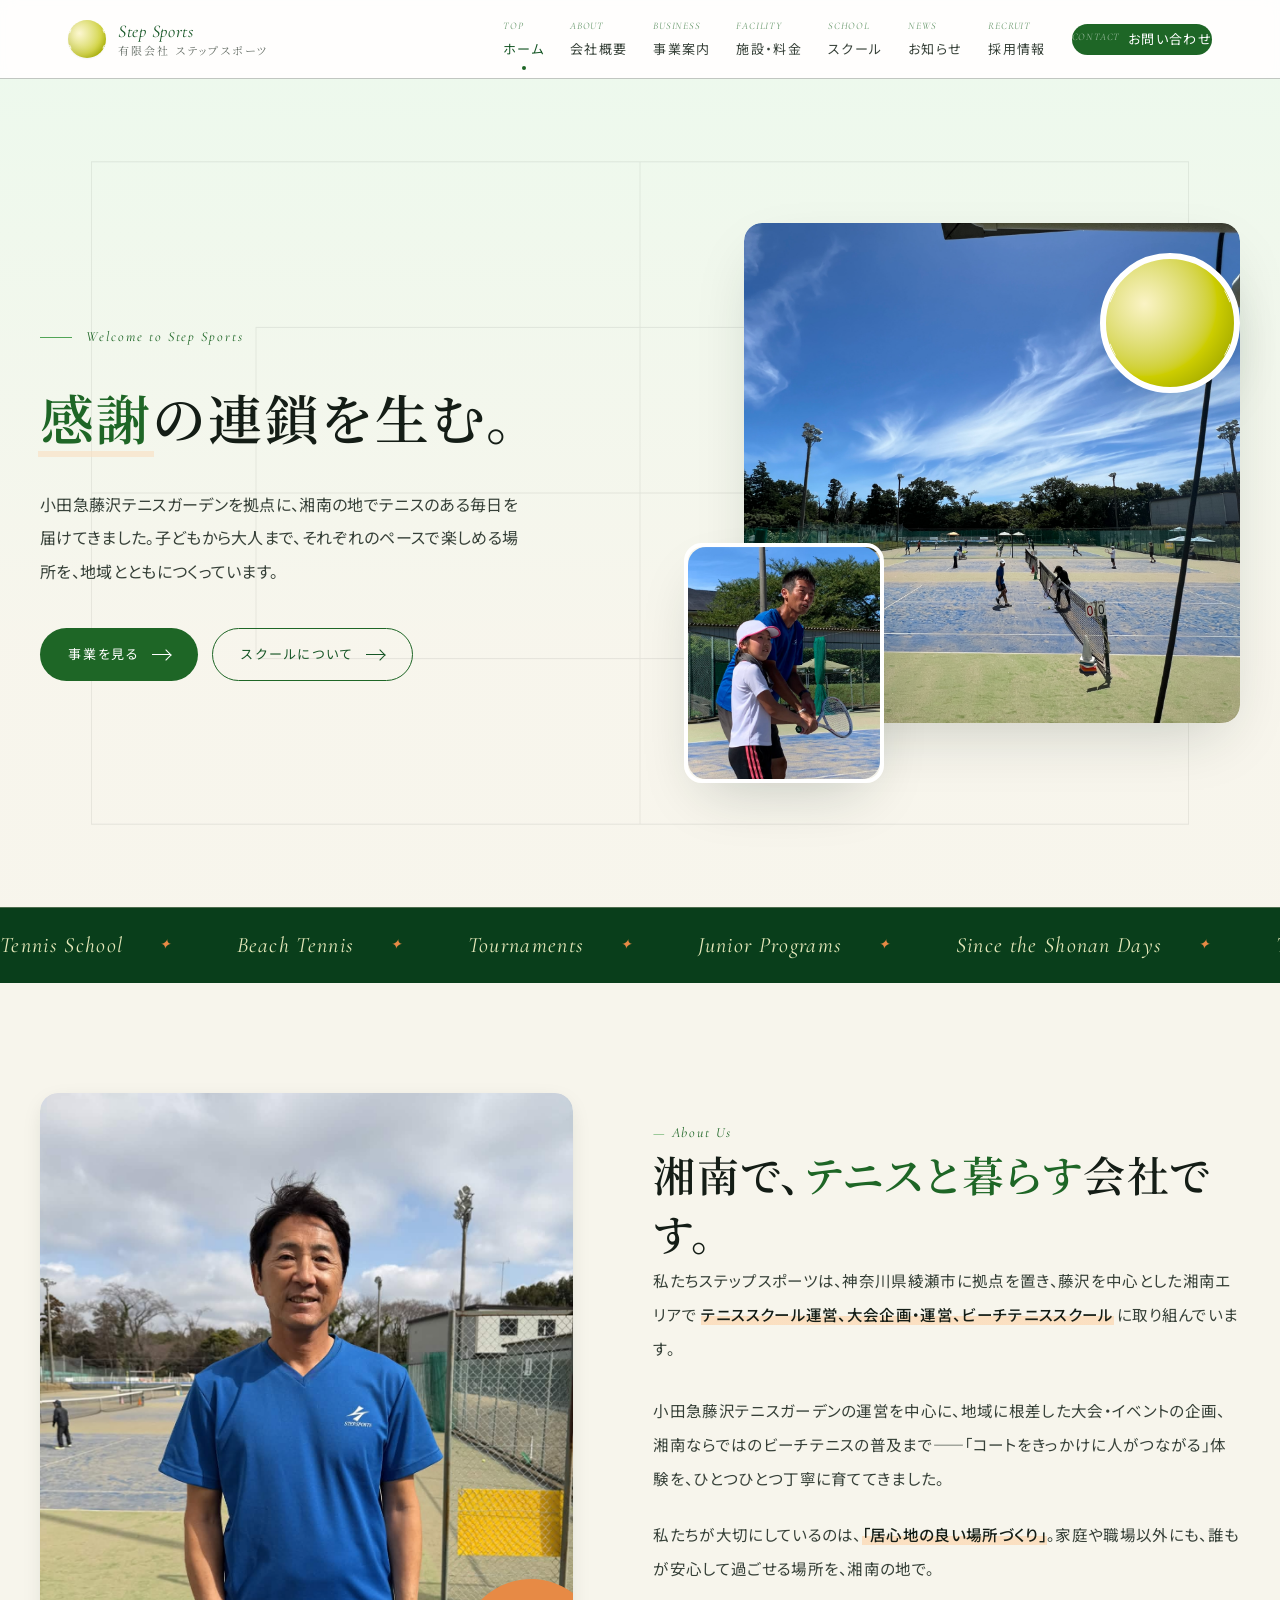
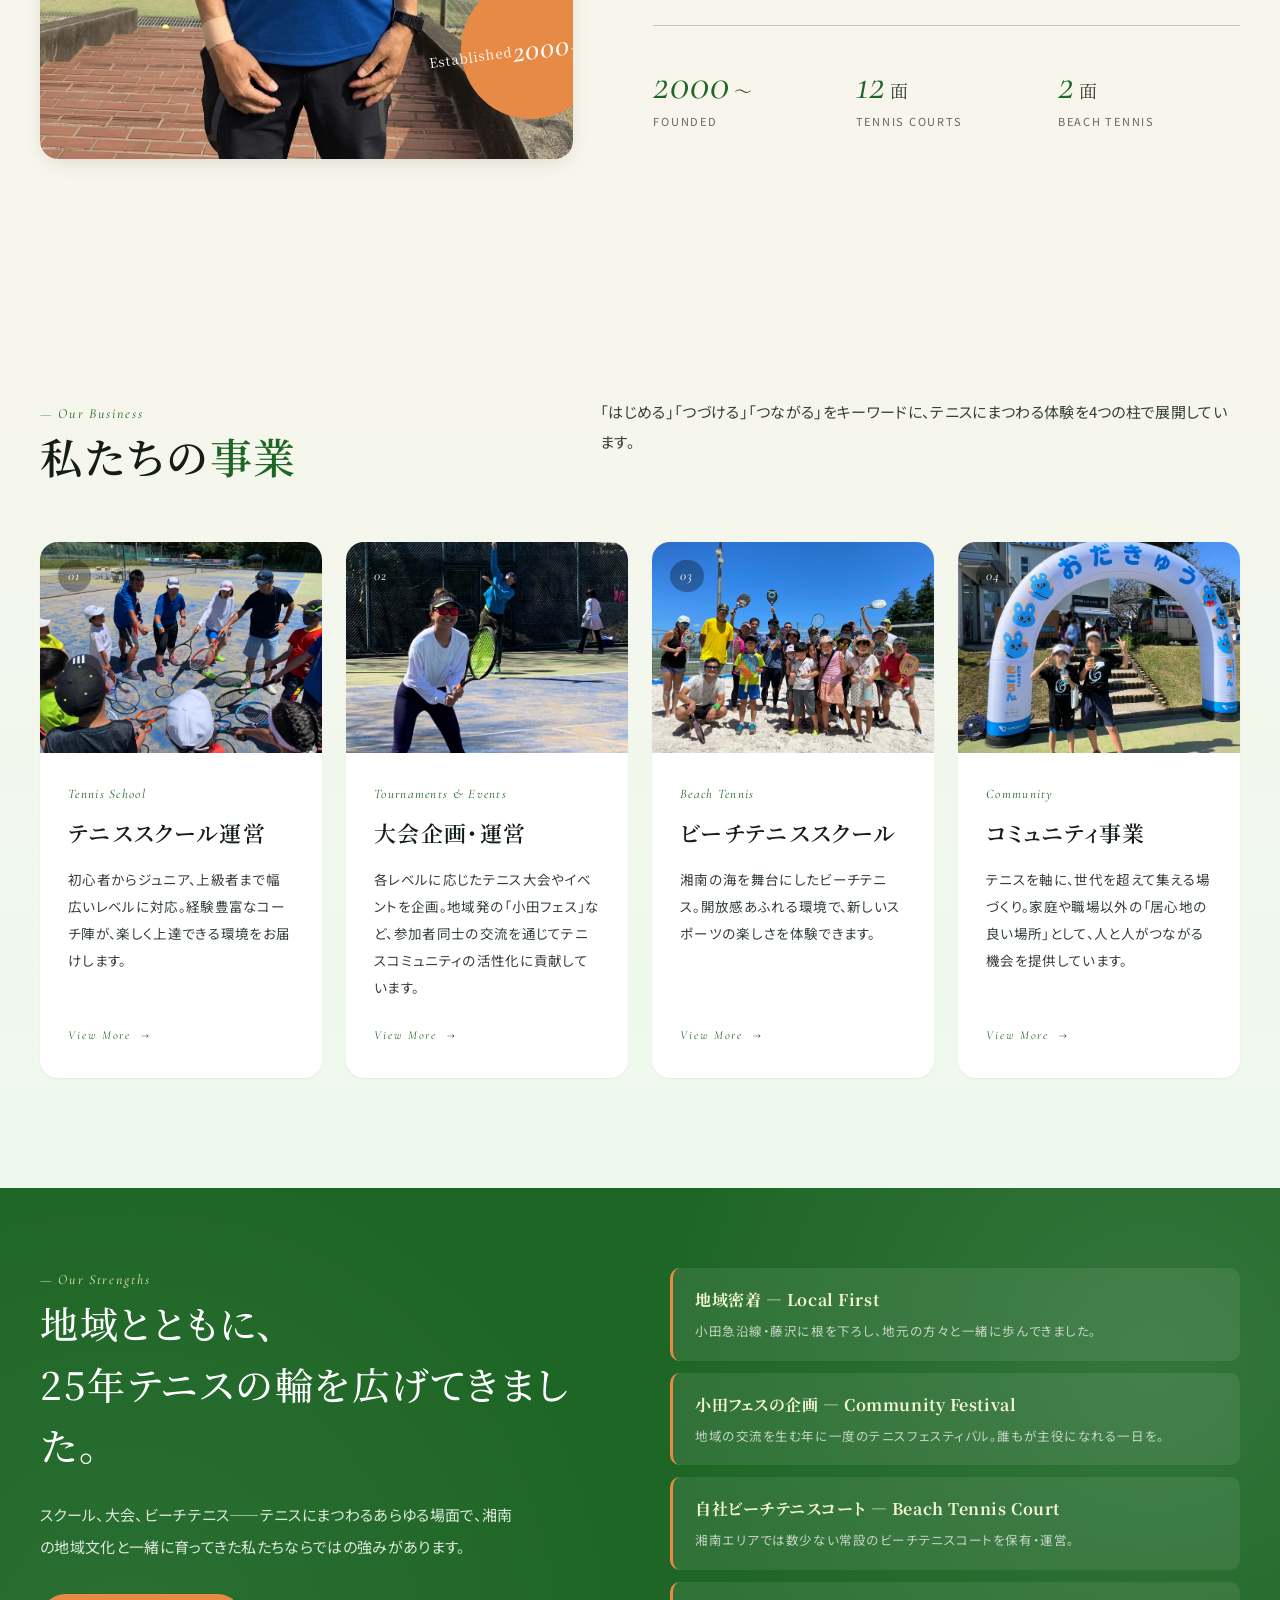
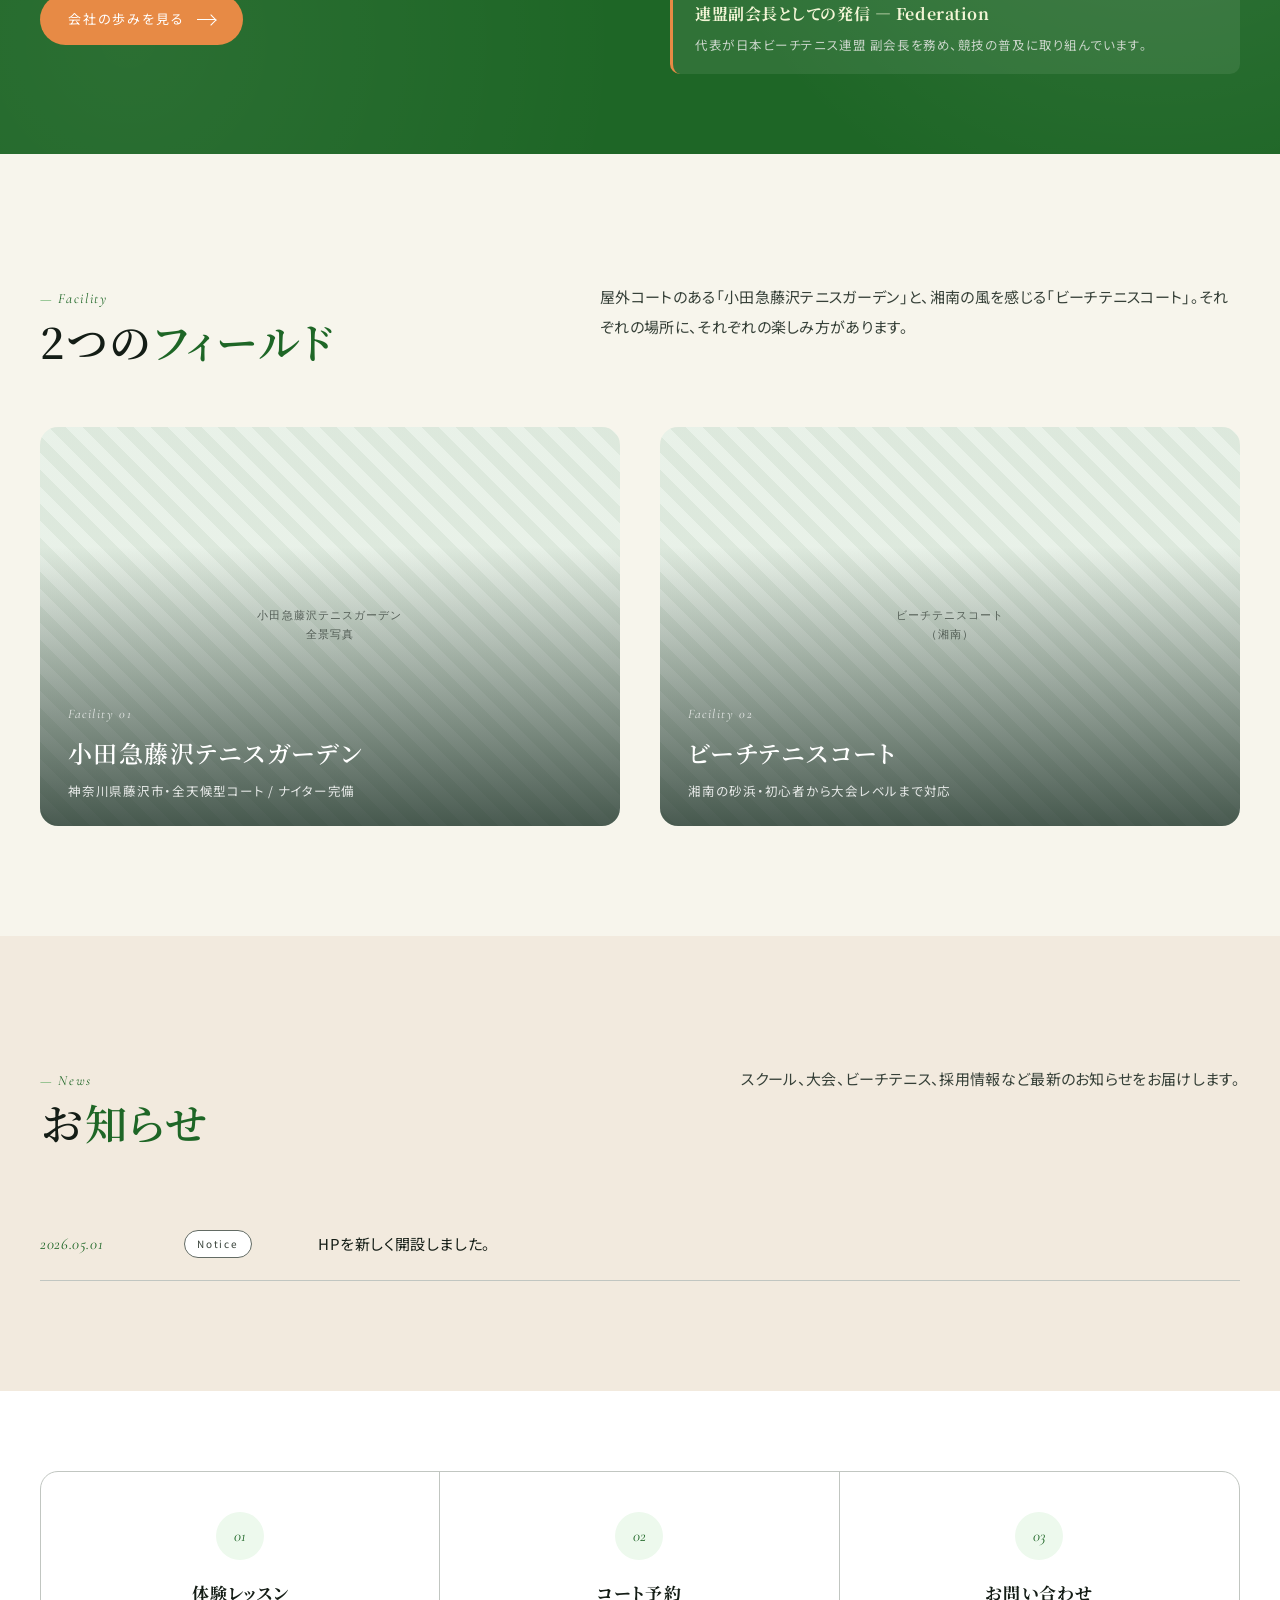
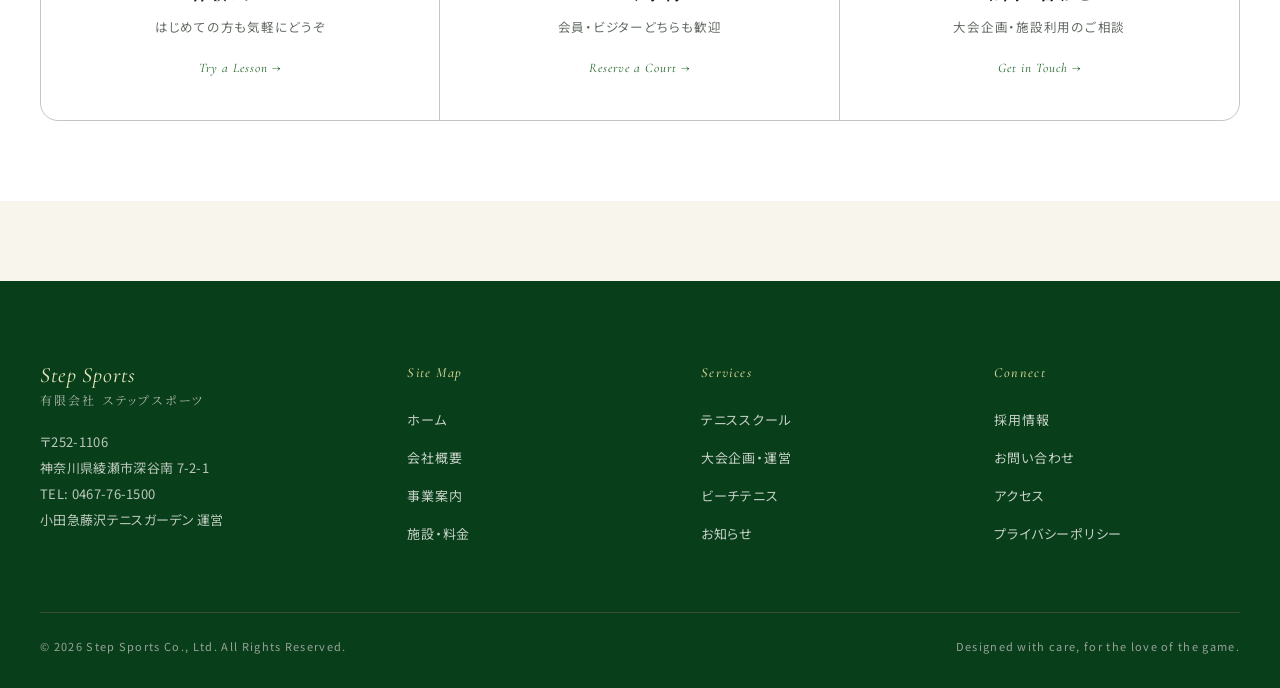
==== commit 9d193006: "事業一覧4枚＋FVレッスン写真の差し込み - TOPの私たちの事業: service_school/tournament/beach/community.jpg - 事業案内ページ: 同上の各biz-" ====
--- a/index.html
+++ b/index.html
@@ -679,8 +679,8 @@
         <img class="img-fill" src="assets/images/court.jpg" alt="小田急藤沢テニスガーデンのコート" />
         <span class="hv-label">小田急藤沢テニスガーデン</span>
       </div>
-      <div class="placeholder-img hv-mid">
-        <span style="font-family: ui-monospace, monospace; font-size: 10px; color: var(--ink-500); letter-spacing: 0.16em;">レッスン風景</span>
+      <div class="placeholder-img hv-mid has-photo">
+        <img class="img-fill" src="assets/images/FV_lesson.png" alt="ジュニアレッスンの風景" />
       </div>
       <div class="placeholder-img hv-small" aria-hidden="true"></div>
     </div>
@@ -759,8 +759,8 @@
     <div class="biz-grid">
       <a class="biz-card reveal" data-delay="1" href="school.html">
         <div class="img">
-          <div class="placeholder-img">
-            <span>スクール風景<br />（コート上のコーチと生徒）</span>
+          <div class="placeholder-img has-photo">
+            <img class="img-fill" src="assets/images/service_school.jpg" alt="テニススクール風景" />
           </div>
           <span class="num">01</span>
         </div>
@@ -773,8 +773,8 @@
       </a>
       <a class="biz-card reveal" data-delay="2" href="business.html#tournament">
         <div class="img">
-          <div class="placeholder-img">
-            <span>大会・小田フェスの様子</span>
+          <div class="placeholder-img has-photo">
+            <img class="img-fill" src="assets/images/service_tournament.jpg" alt="大会・イベントの様子" />
           </div>
           <span class="num">02</span>
         </div>
@@ -787,8 +787,8 @@
       </a>
       <a class="biz-card reveal" data-delay="3" href="business.html#beach">
         <div class="img">
-          <div class="placeholder-img">
-            <span>ビーチテニスコート</span>
+          <div class="placeholder-img has-photo">
+            <img class="img-fill" src="assets/images/service_beach.jpg" alt="ビーチテニス" />
           </div>
           <span class="num">03</span>
         </div>
@@ -801,8 +801,8 @@
       </a>
       <a class="biz-card reveal" data-delay="4" href="business.html#community">
         <div class="img">
-          <div class="placeholder-img">
-            <span>地域コミュニティの様子</span>
+          <div class="placeholder-img has-photo">
+            <img class="img-fill" src="assets/images/service_community.jpg" alt="コミュニティ事業" />
           </div>
           <span class="num">04</span>
         </div>
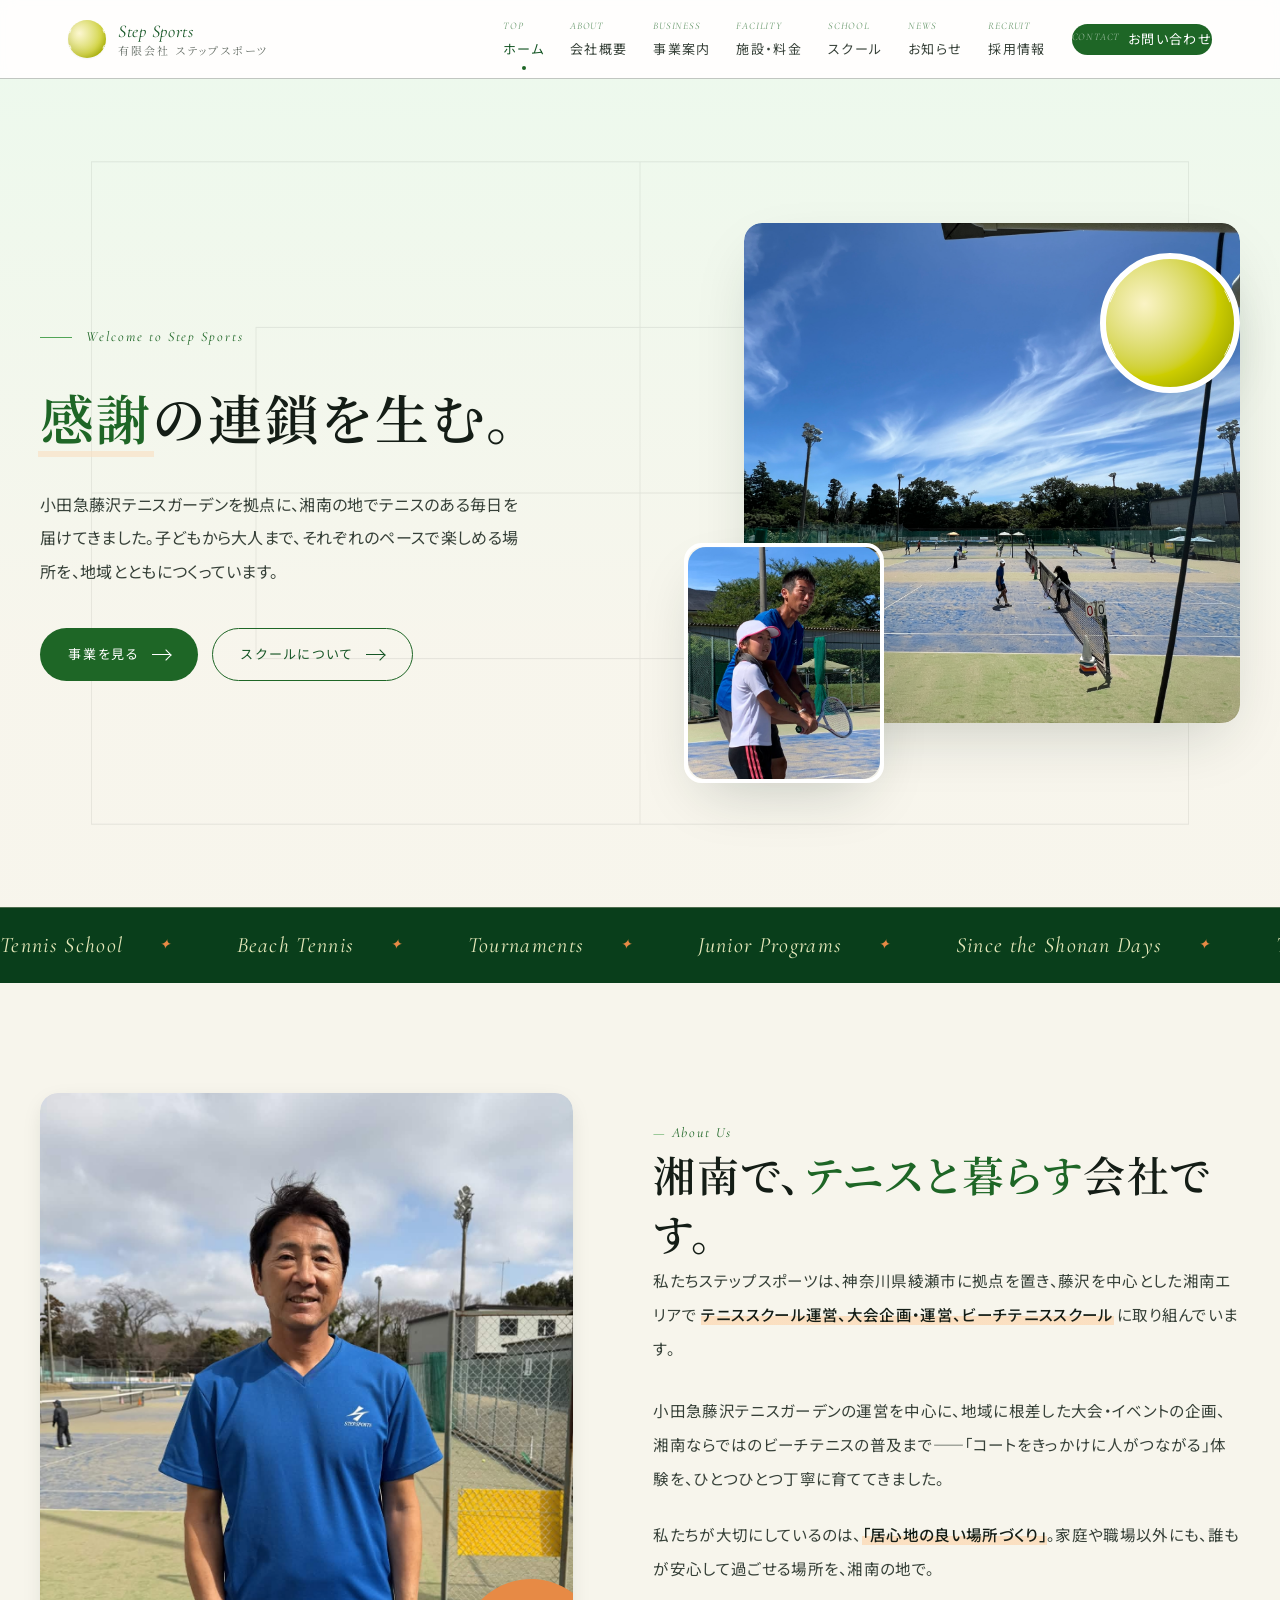
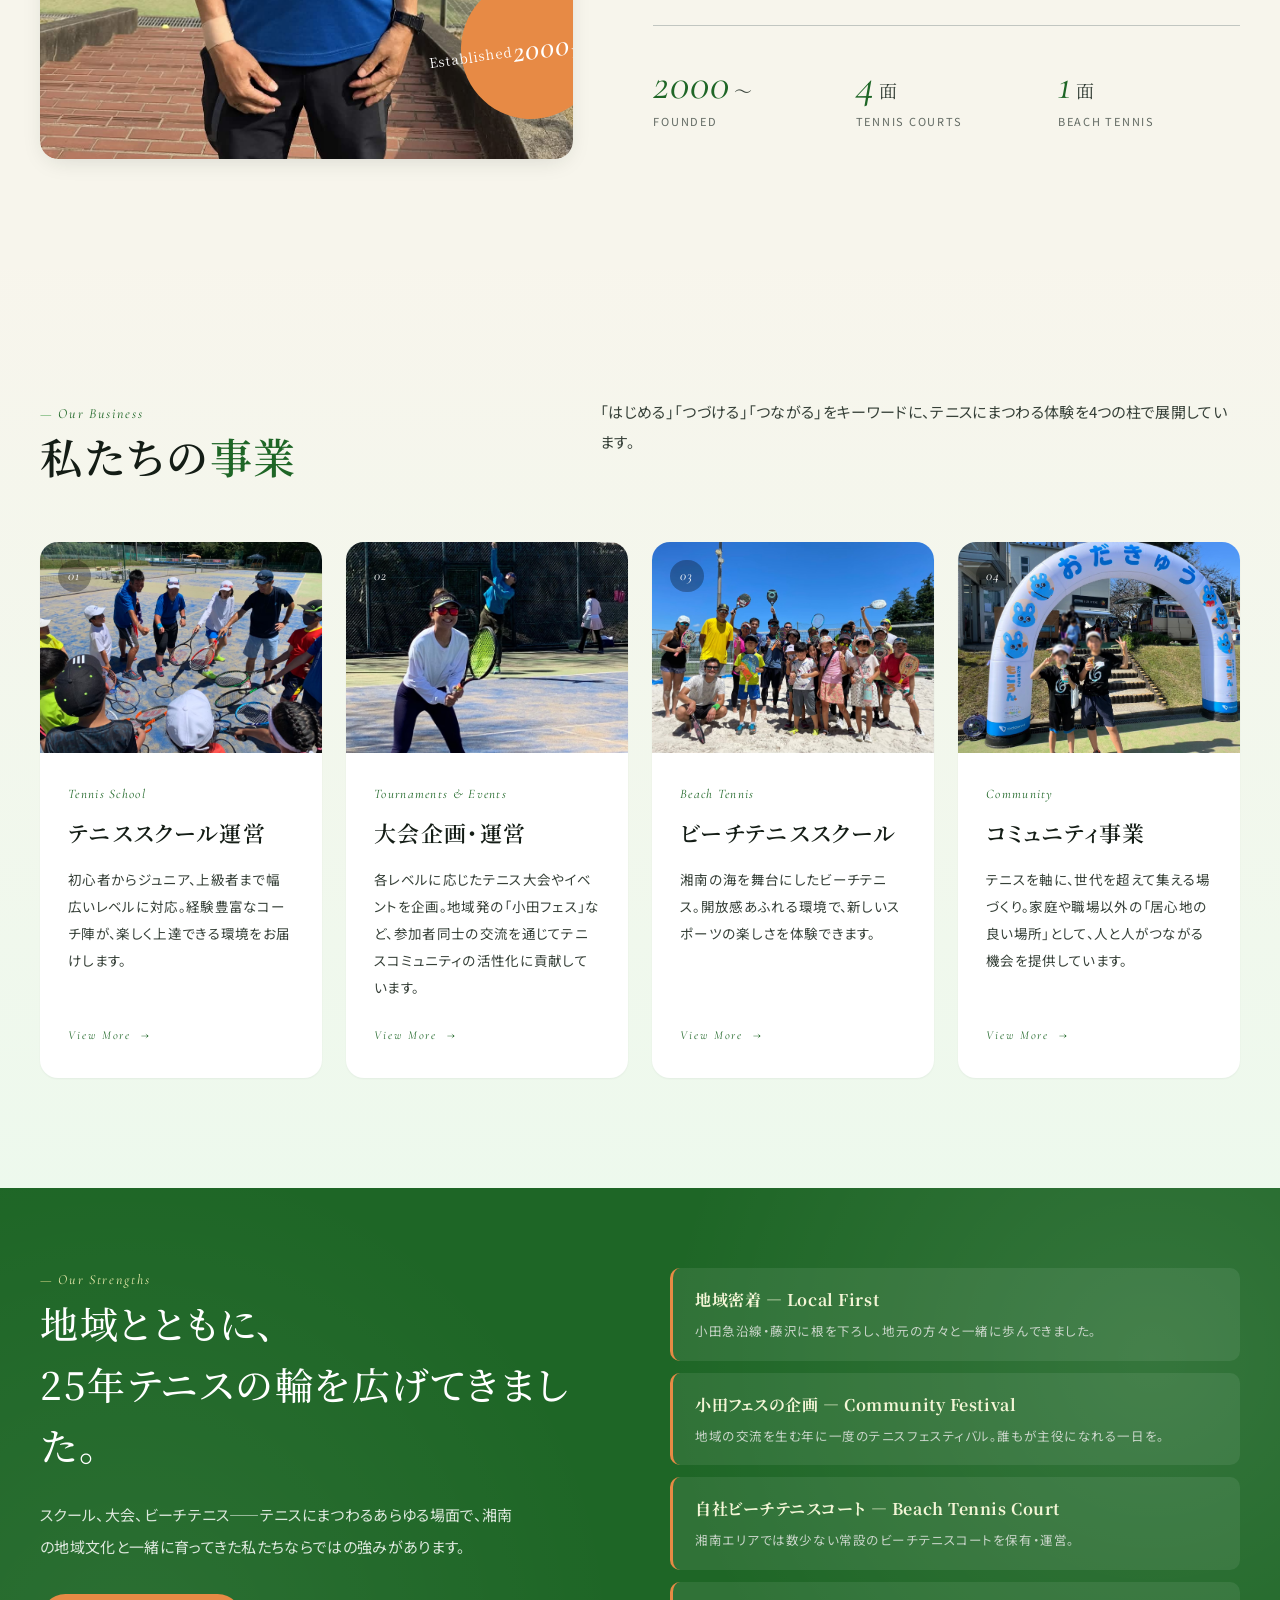
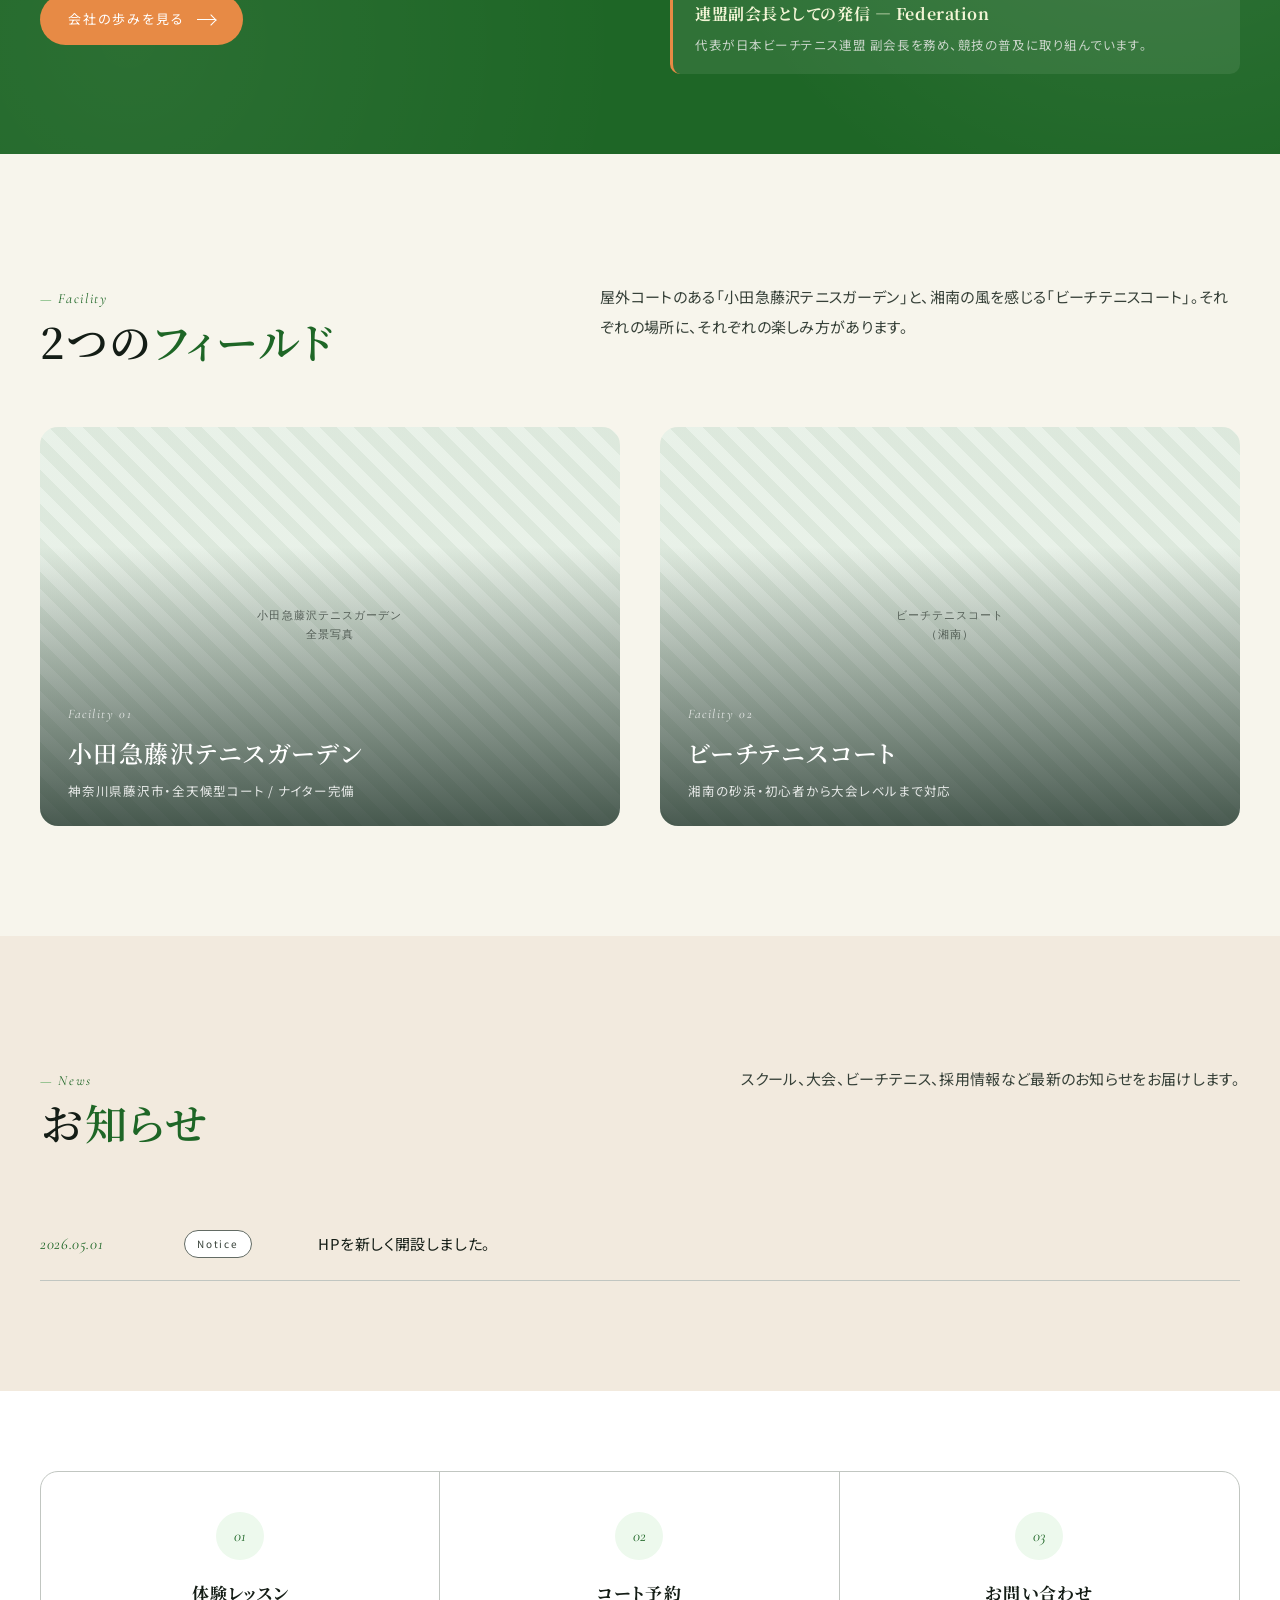
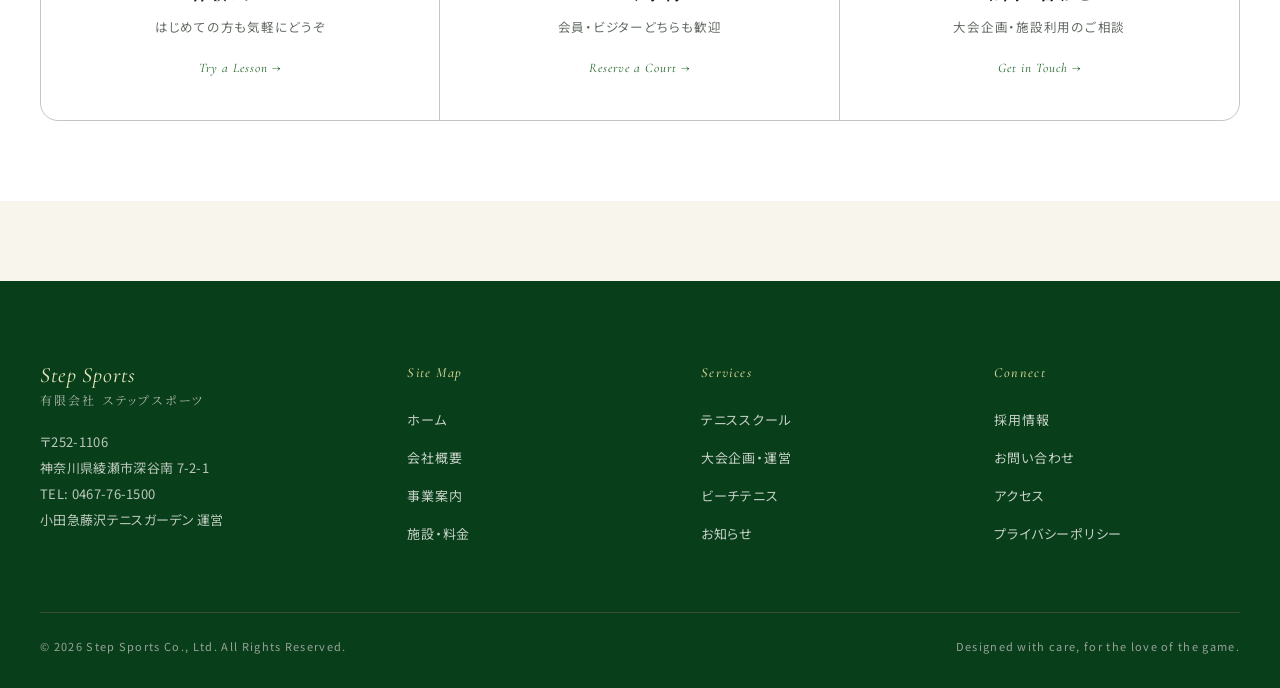
==== commit 4edc20d0: "コート数を実数値に修正（テニス4面・ビーチテニス1面） - index.html: TENNIS COURTS 12→4、BEACH TENNIS 2→1 - facility.html: 全天候型オ" ====
--- a/index.html
+++ b/index.html
@@ -732,11 +732,11 @@
           <div class="lbl">FOUNDED</div>
         </div>
         <div class="stat">
-          <div class="num">12<small>面</small></div>
+          <div class="num">4<small>面</small></div>
           <div class="lbl">TENNIS COURTS</div>
         </div>
         <div class="stat">
-          <div class="num">2<small>面</small></div>
+          <div class="num">1<small>面</small></div>
           <div class="lbl">BEACH TENNIS</div>
         </div>
       </div>
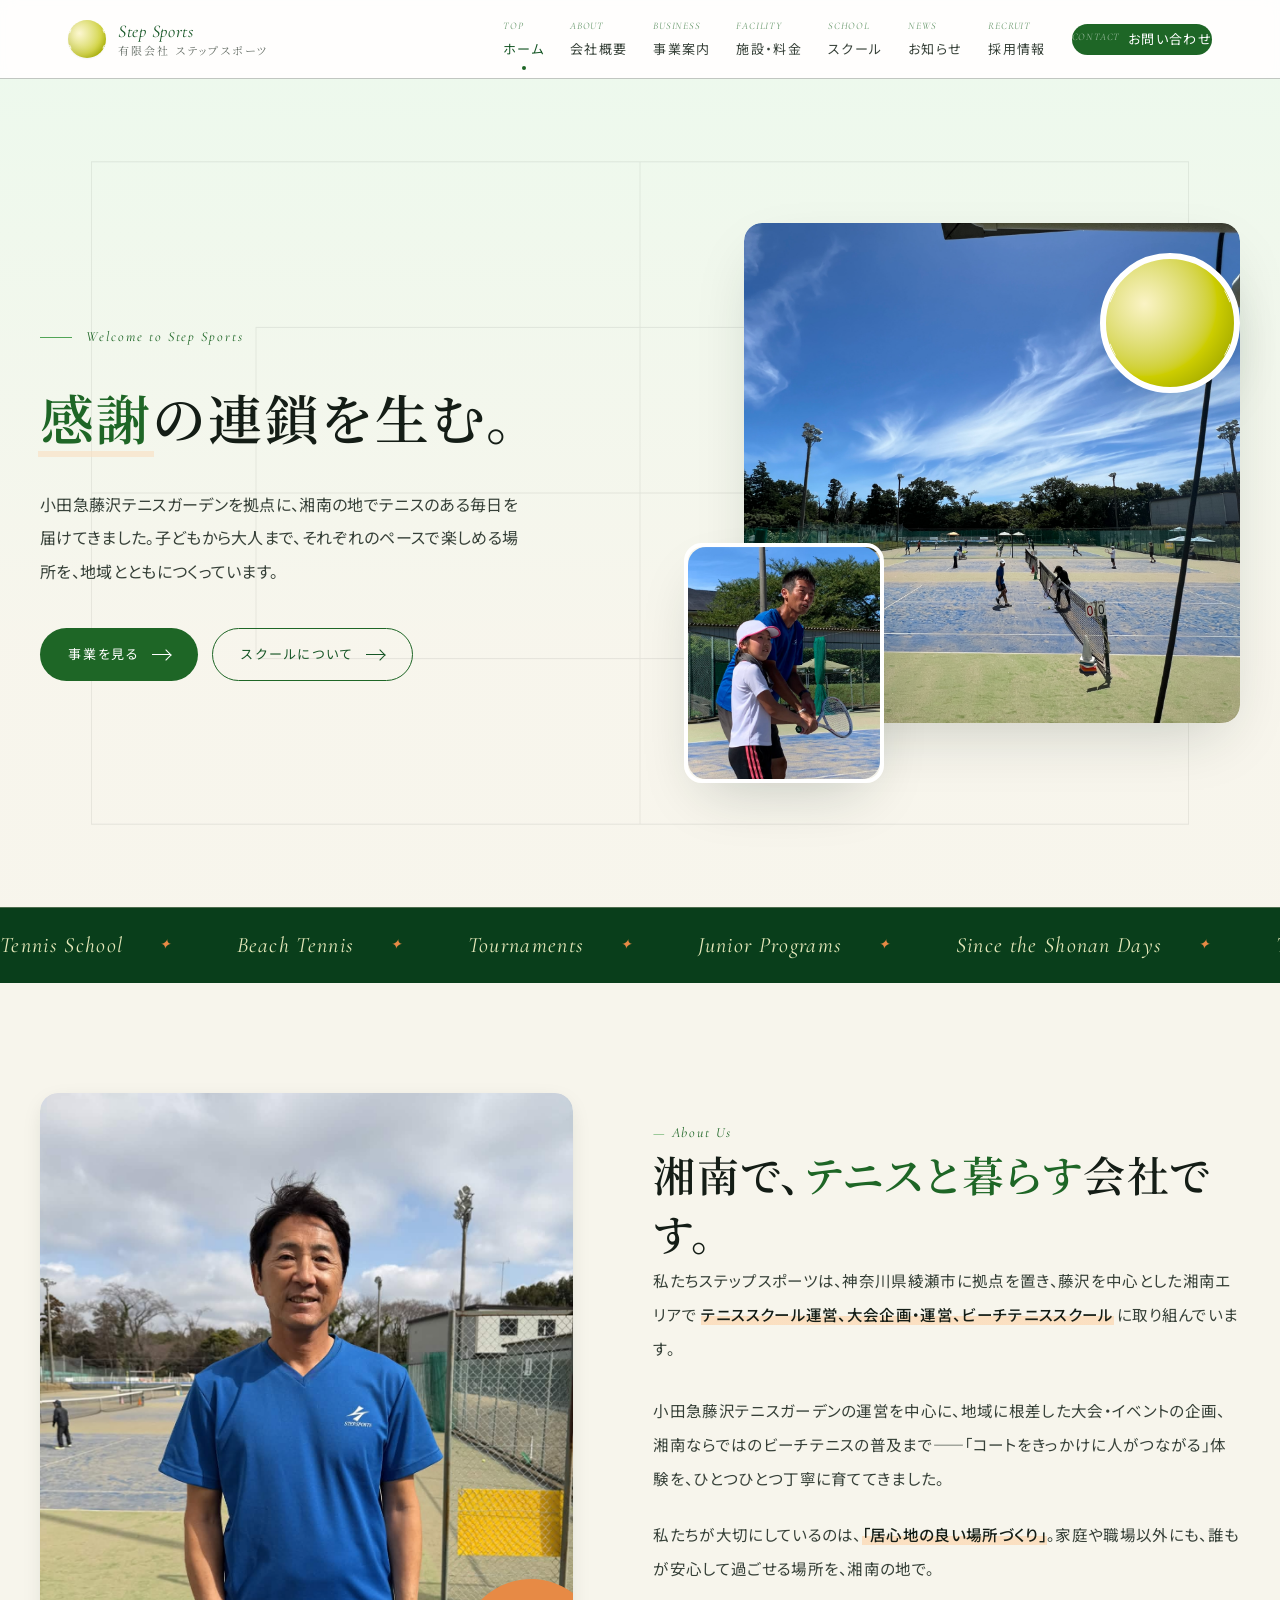
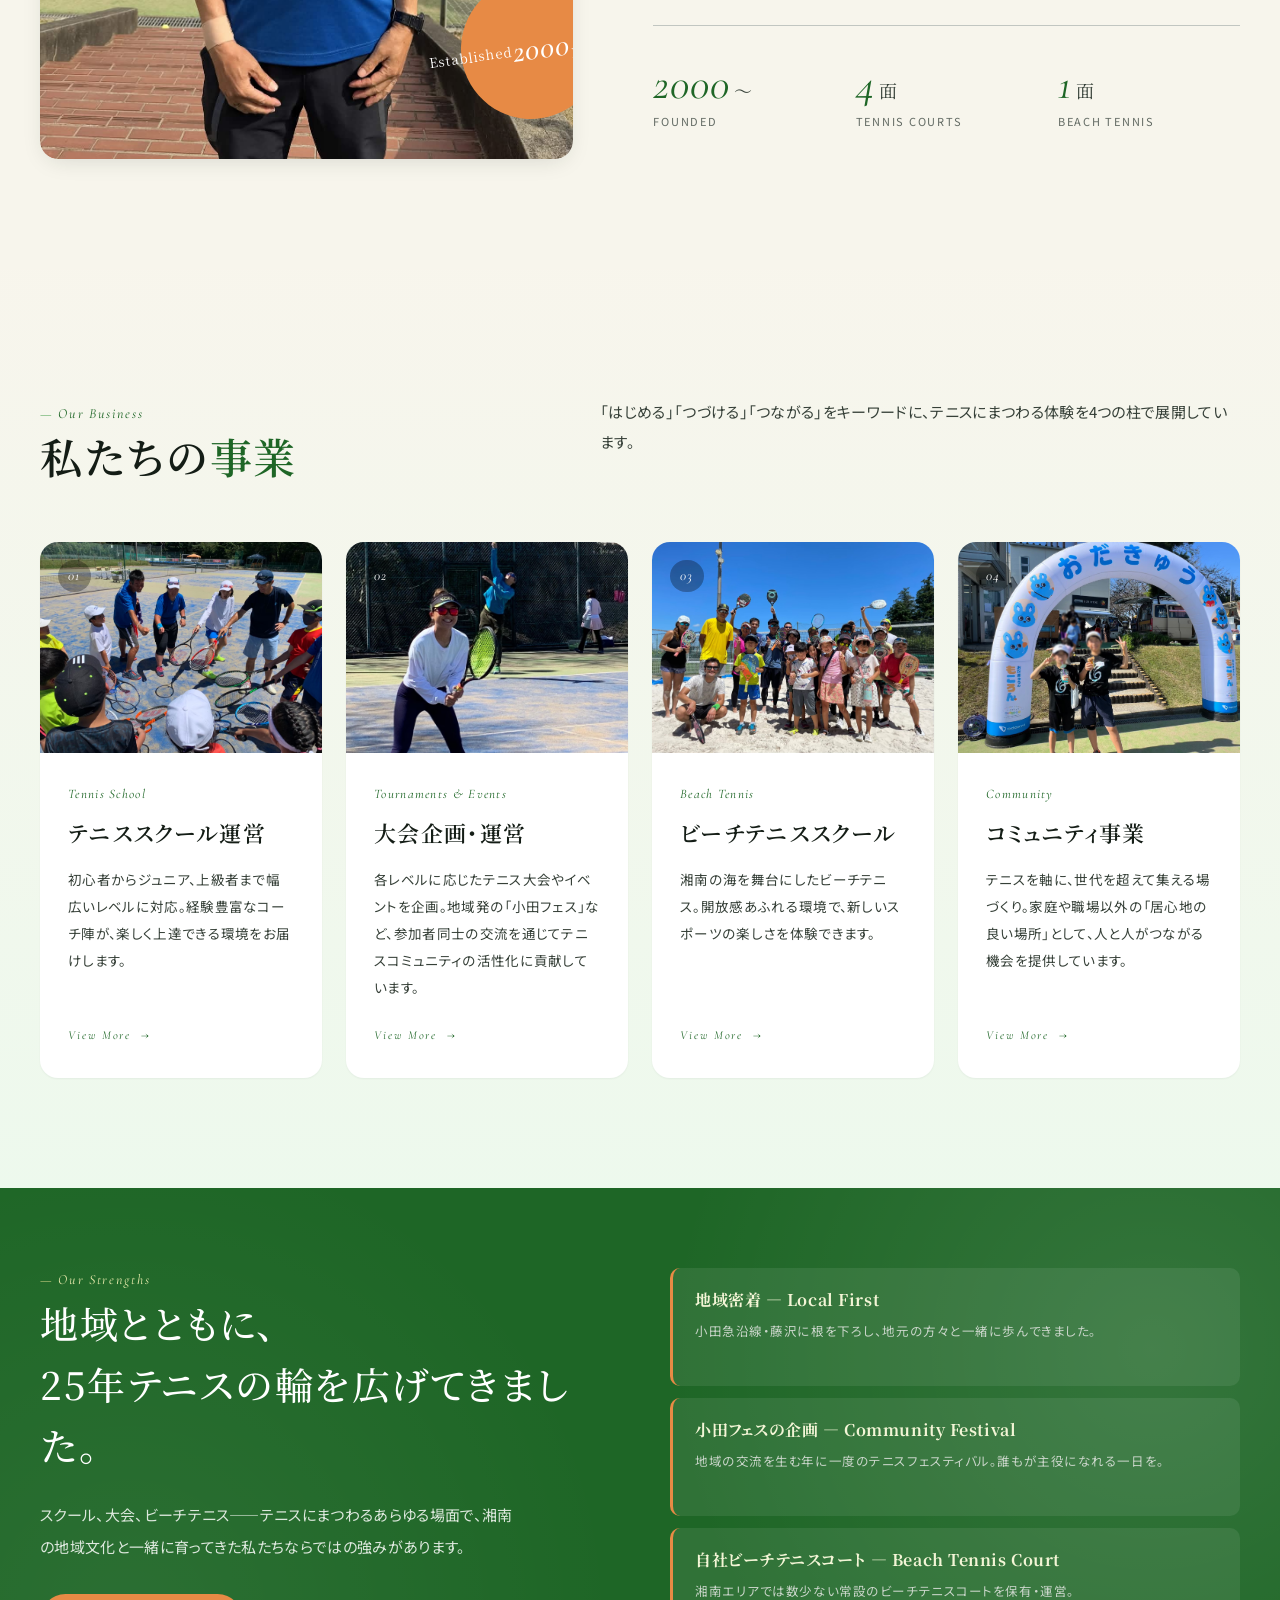
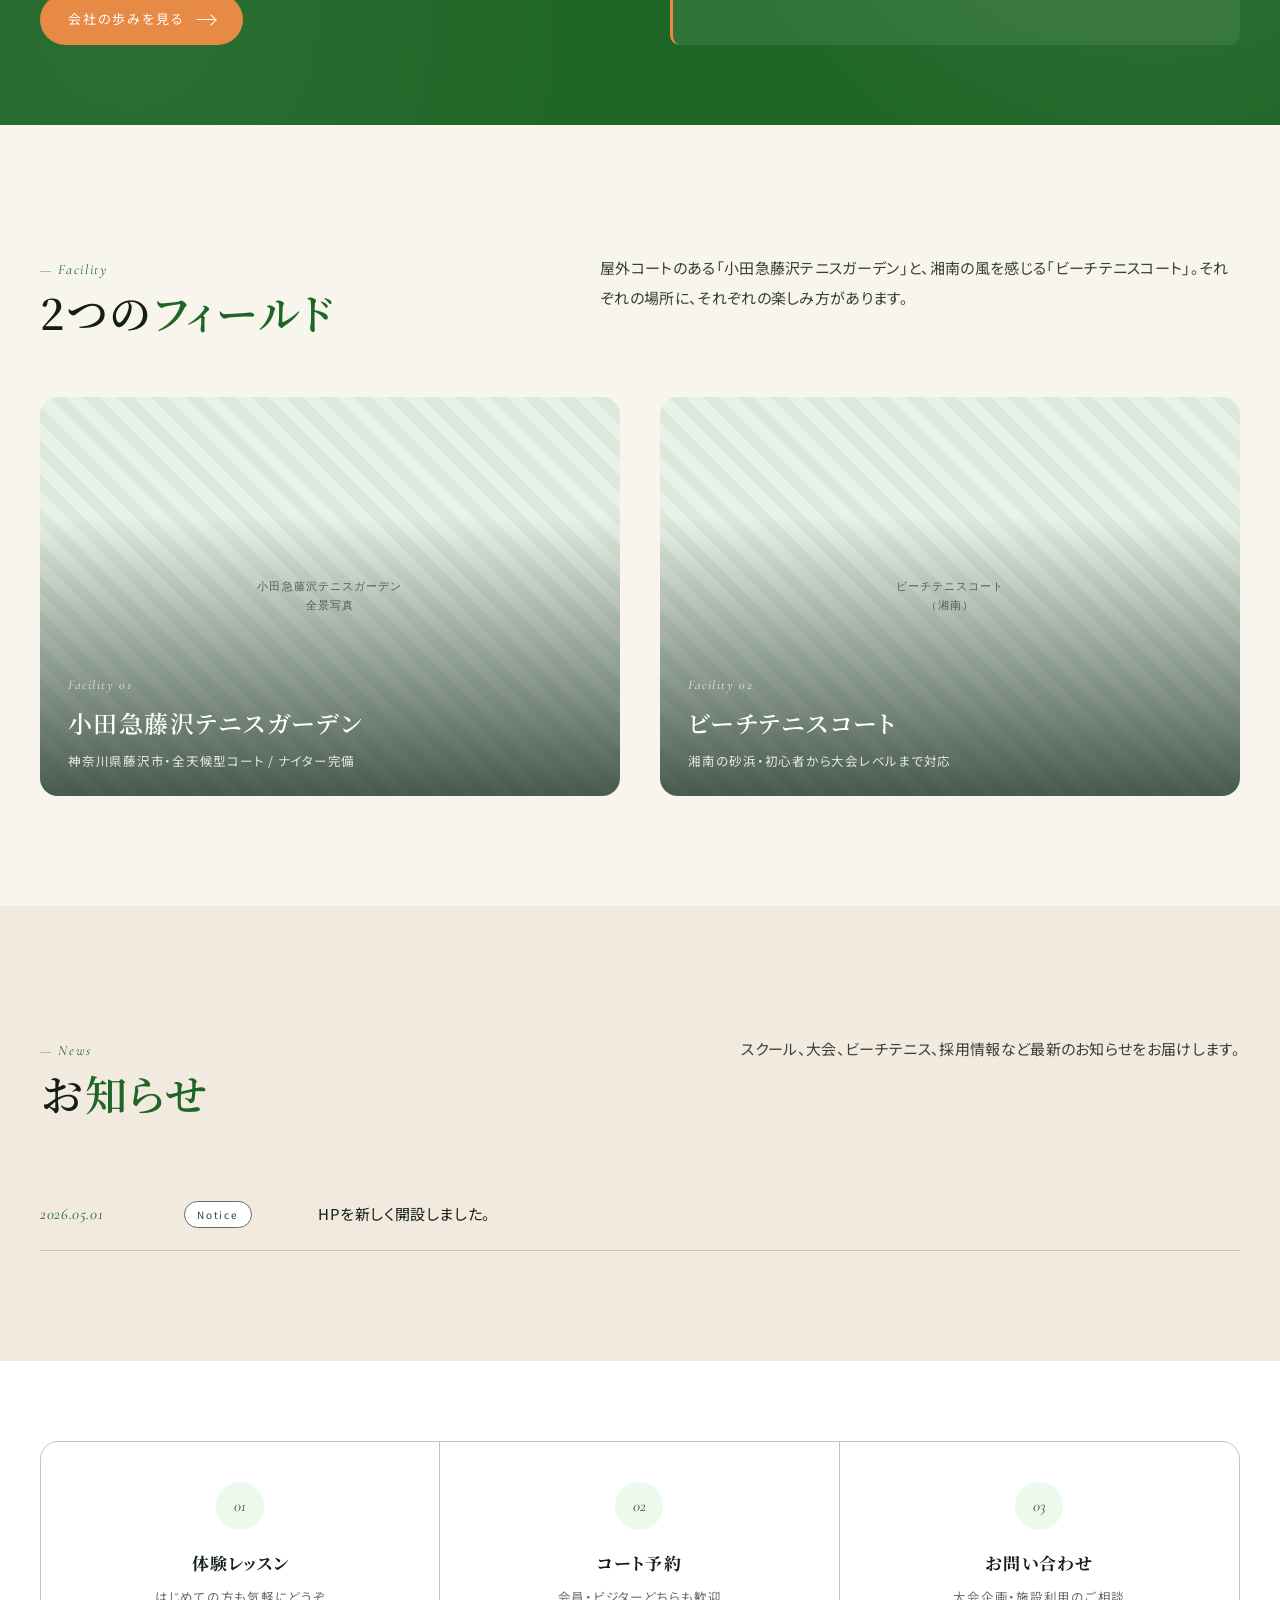
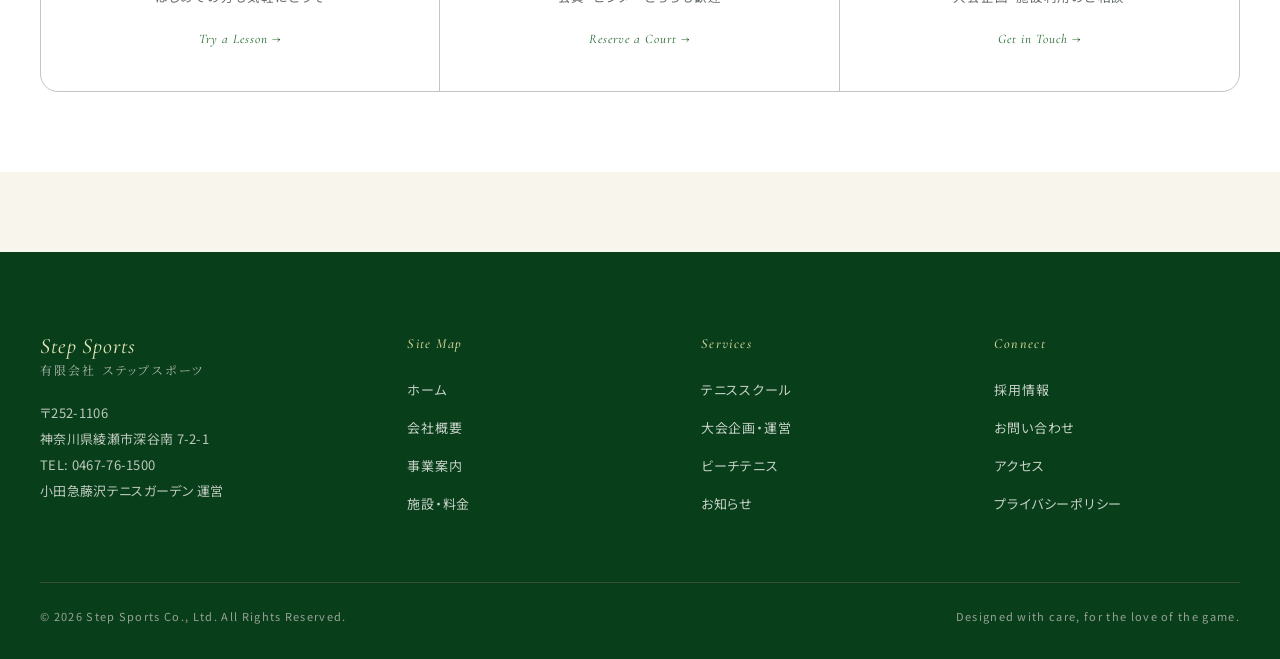
==== commit 5fcdeb70: "強みリストから「連盟副会長としての発信 — Federation」を削除 Co-Authored-By: Claude Opus 4.7 (1M context) <noreply@anthropic" ====
--- a/index.html
+++ b/index.html
@@ -757,7 +757,7 @@
       </p>
     </div>
     <div class="biz-grid">
-      <a class="biz-card reveal" data-delay="1" href="school.html">
+      <a class="biz-card reveal" data-delay="1" href="https://www.odakyu-ts.com/lesson" target="_blank" rel="noopener">
         <div class="img">
           <div class="placeholder-img has-photo">
             <img class="img-fill" src="assets/images/service_school.jpg" alt="テニススクール風景" />
@@ -842,10 +842,6 @@
       <li>
         <strong>自社ビーチテニスコート — Beach Tennis Court</strong>
         <span>湘南エリアでは数少ない常設のビーチテニスコートを保有・運営。</span>
-      </li>
-      <li>
-        <strong>連盟副会長としての発信 — Federation</strong>
-        <span>代表が日本ビーチテニス連盟 副会長を務め、競技の普及に取り組んでいます。</span>
       </li>
     </ul>
   </div>
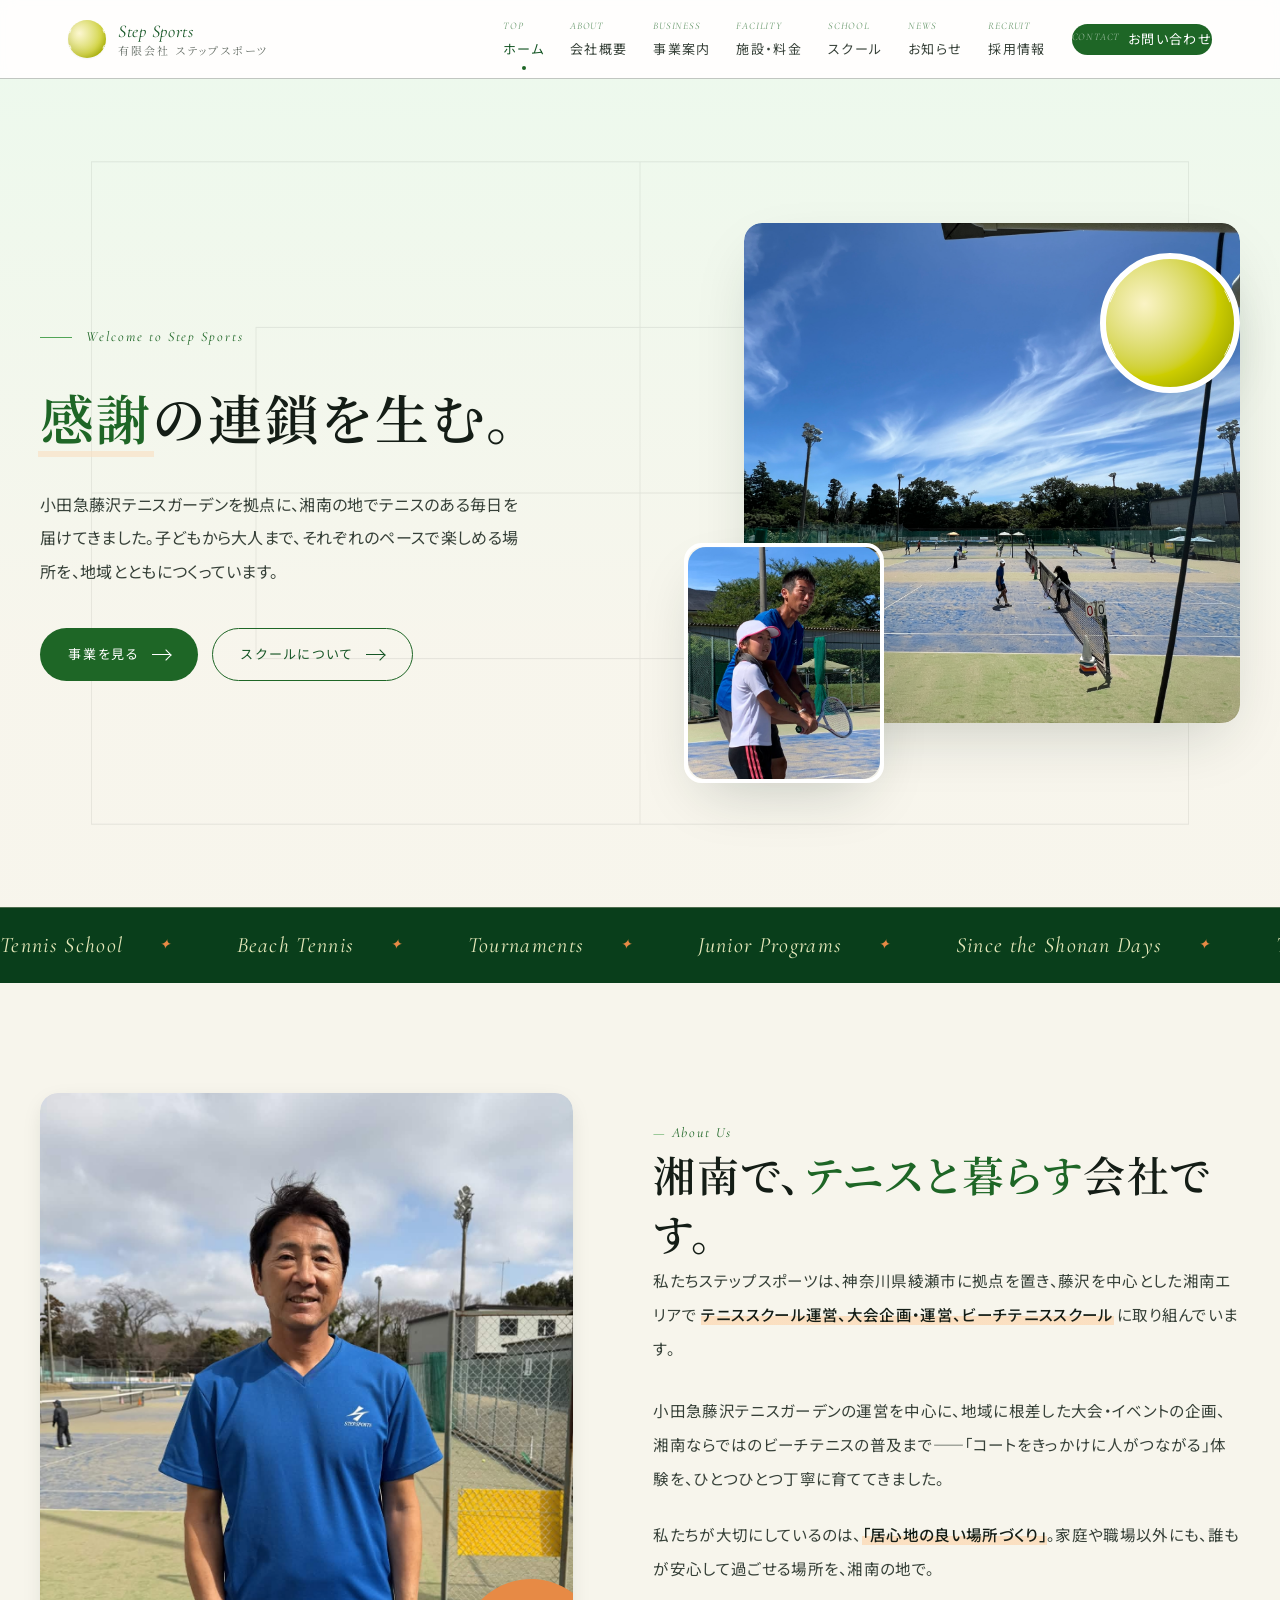
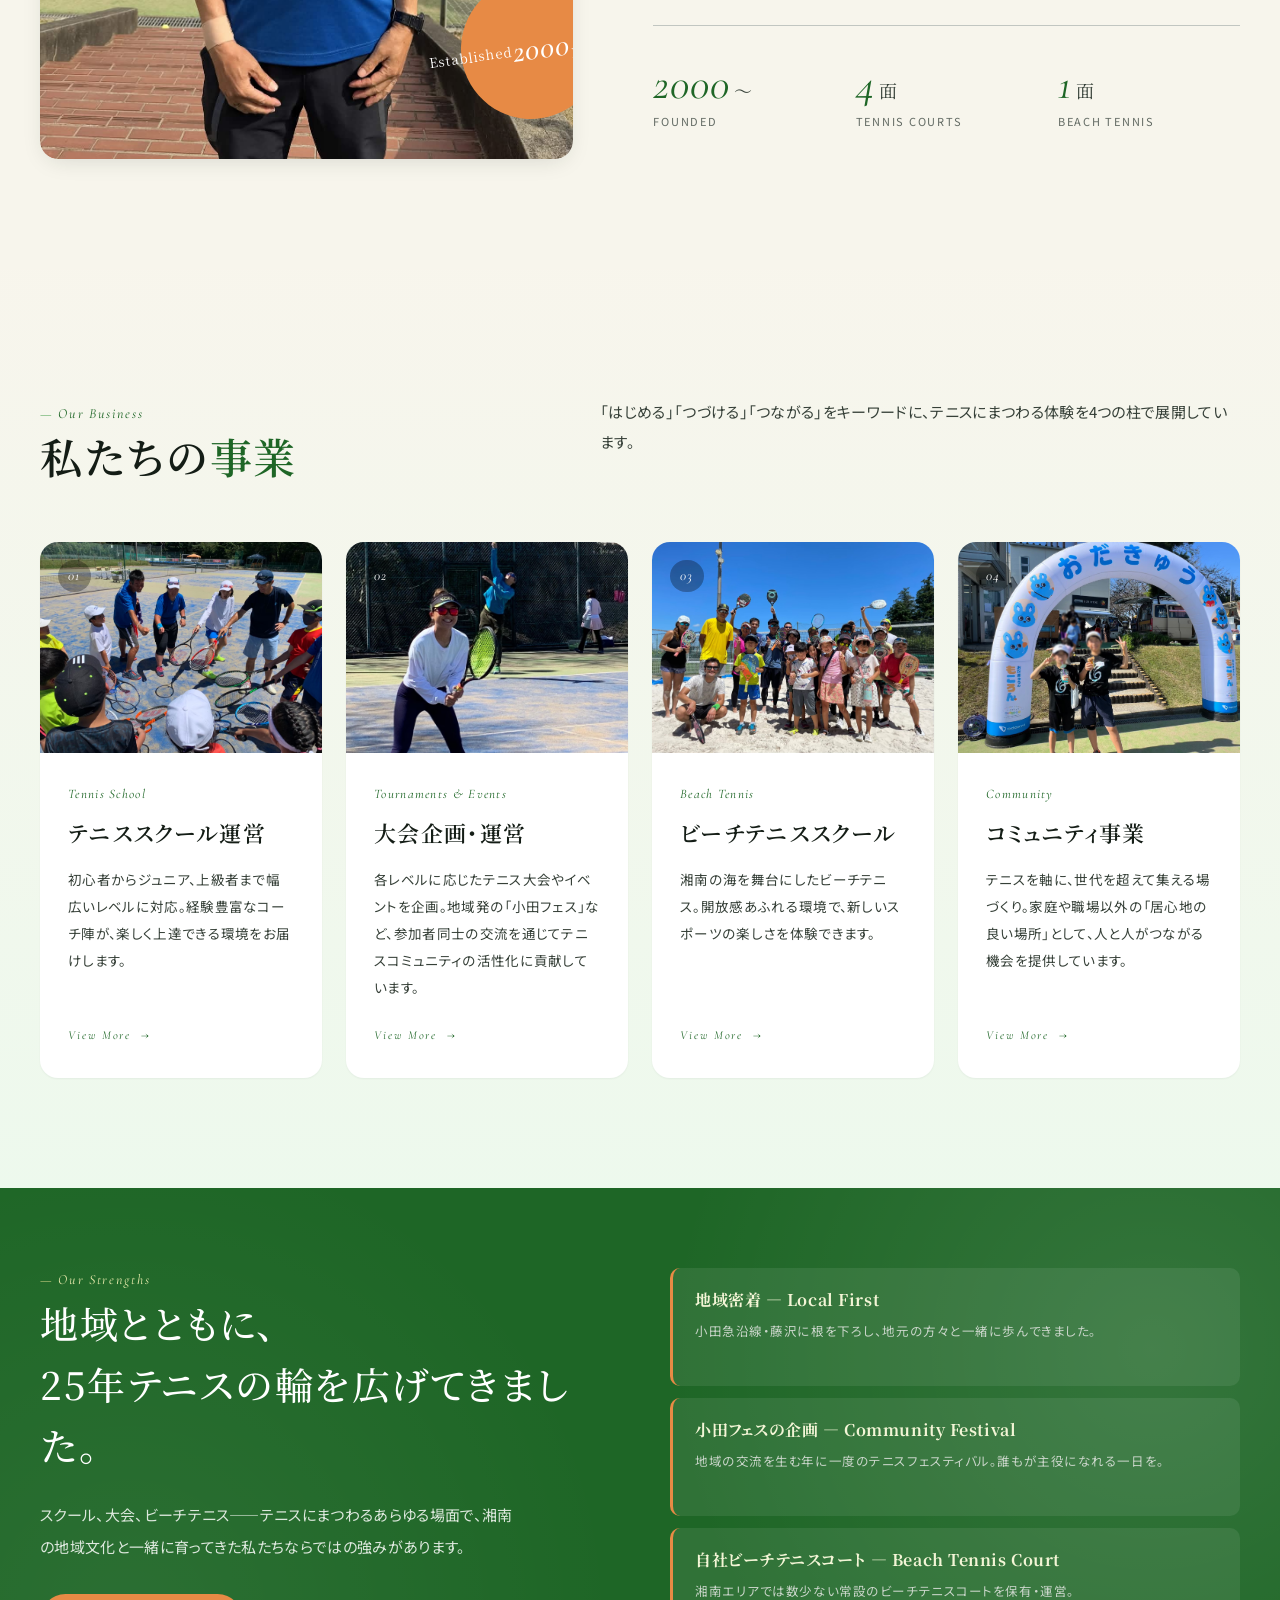
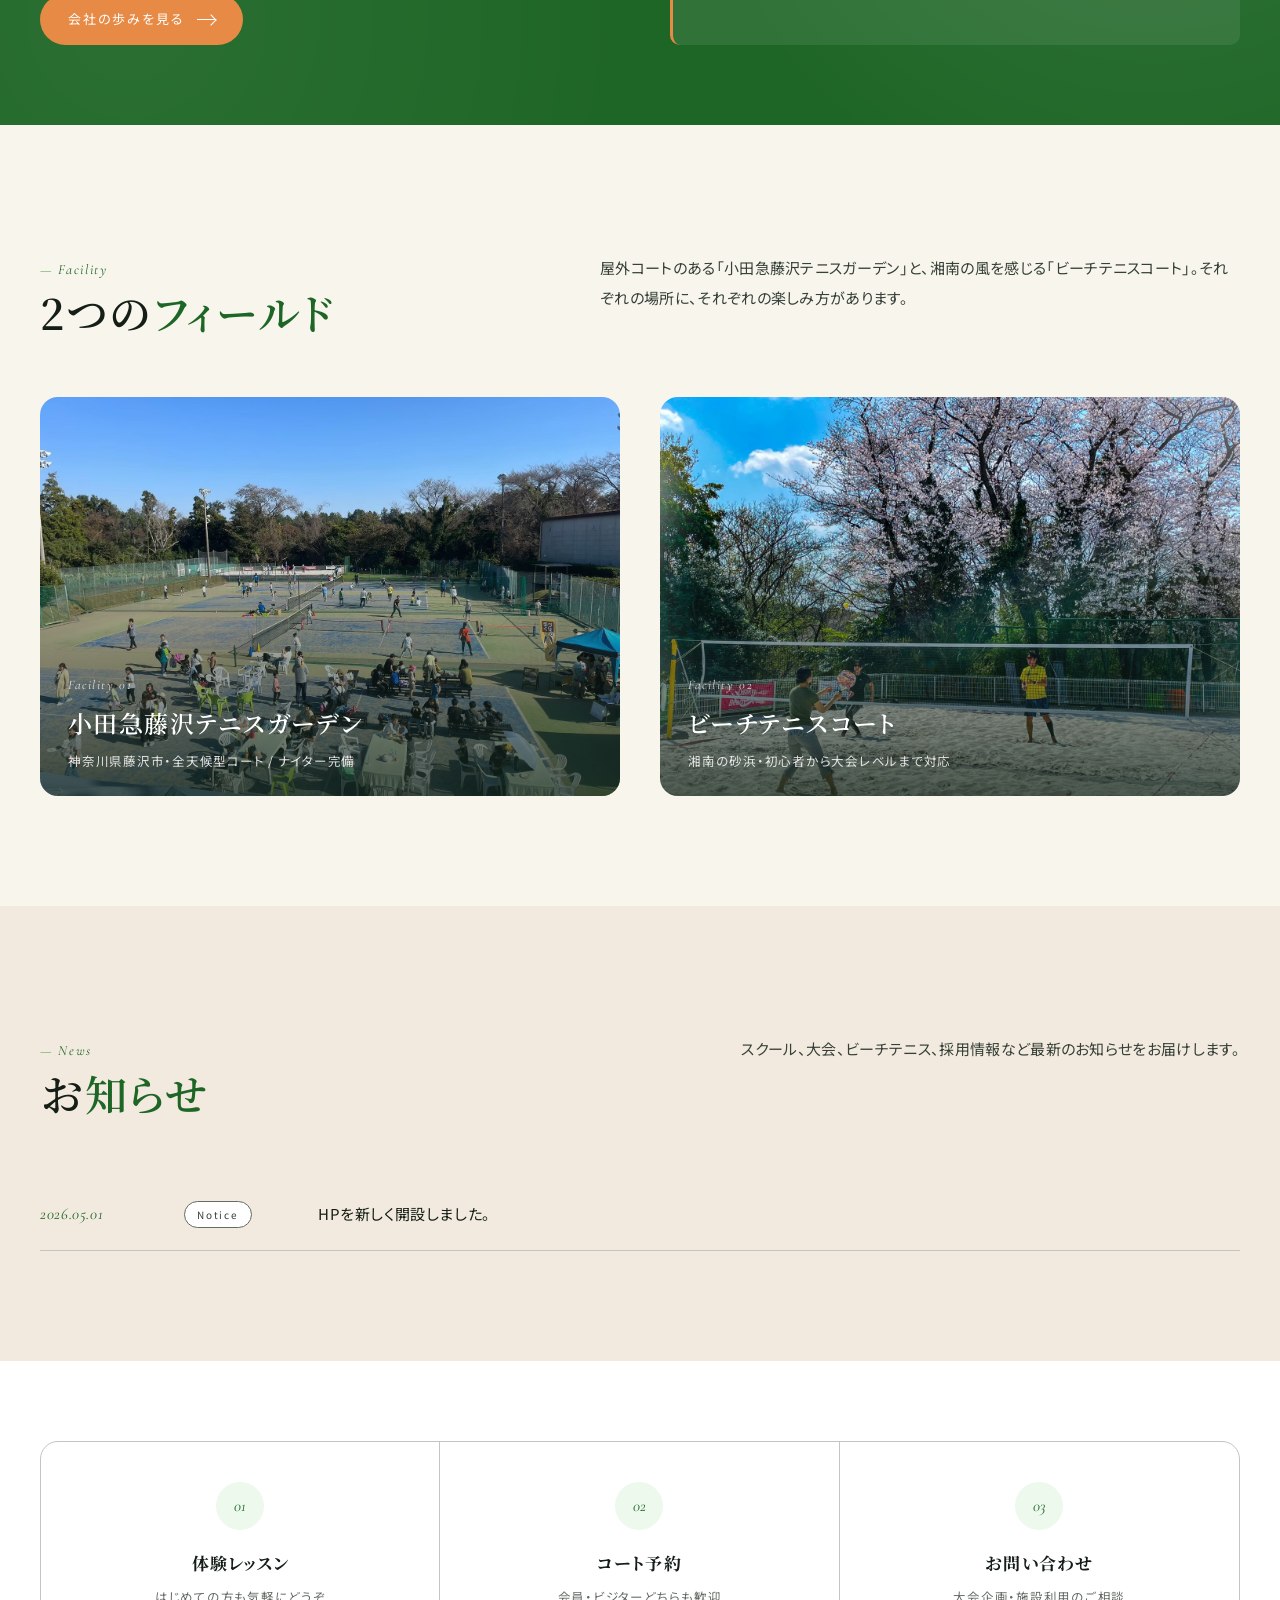
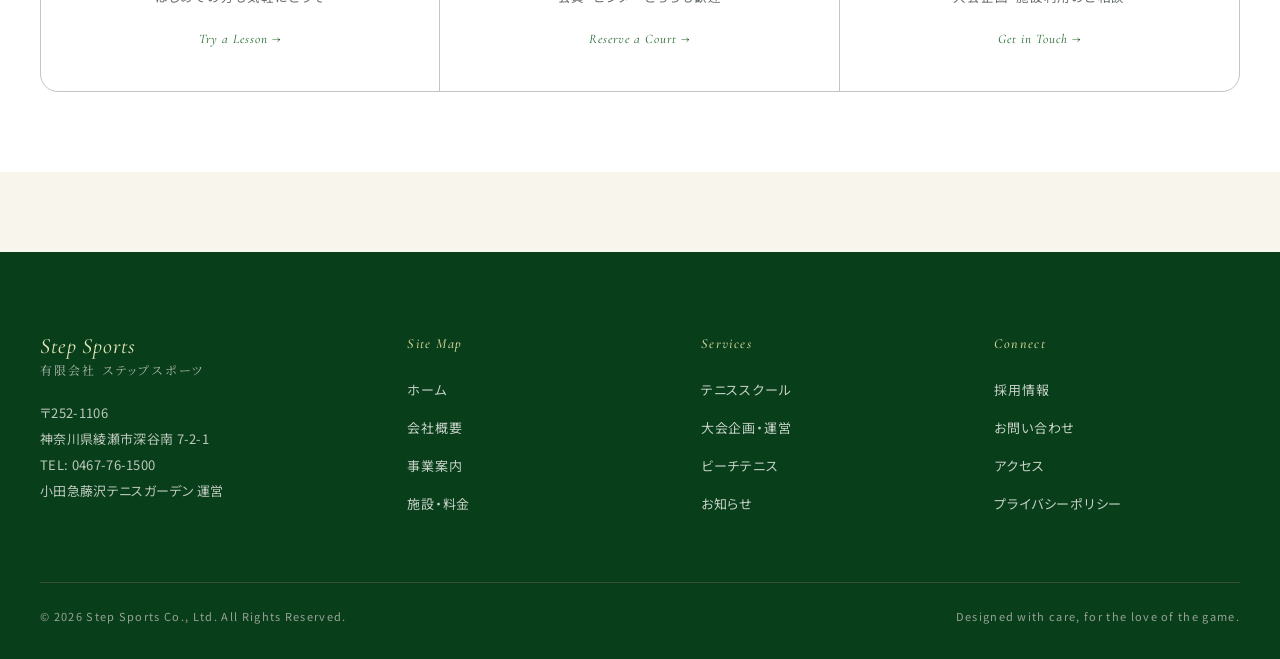
==== commit c039a426: "施設写真（field_tennis / field_beach）を反映 - TOP「2つのフィールド」セクション - facility.html の各施設詳細枠  Co-Authored-By: Cl" ====
--- a/index.html
+++ b/index.html
@@ -861,8 +861,8 @@
     </div>
     <div class="fac-grid">
       <a class="fac-card reveal" href="facility.html">
-        <div class="placeholder-img">
-          <span>小田急藤沢テニスガーデン<br />全景写真</span>
+        <div class="placeholder-img has-photo">
+          <img class="img-fill" src="assets/images/field_tennis.jpg" alt="小田急藤沢テニスガーデン" />
         </div>
         <div class="overlay"></div>
         <div class="label">
@@ -872,8 +872,8 @@
         </div>
       </a>
       <a class="fac-card reveal" data-delay="1" href="facility.html#beach">
-        <div class="placeholder-img">
-          <span>ビーチテニスコート<br />（湘南）</span>
+        <div class="placeholder-img has-photo">
+          <img class="img-fill" src="assets/images/field_beach.jpg" alt="ビーチテニスコート" />
         </div>
         <div class="overlay"></div>
         <div class="label">
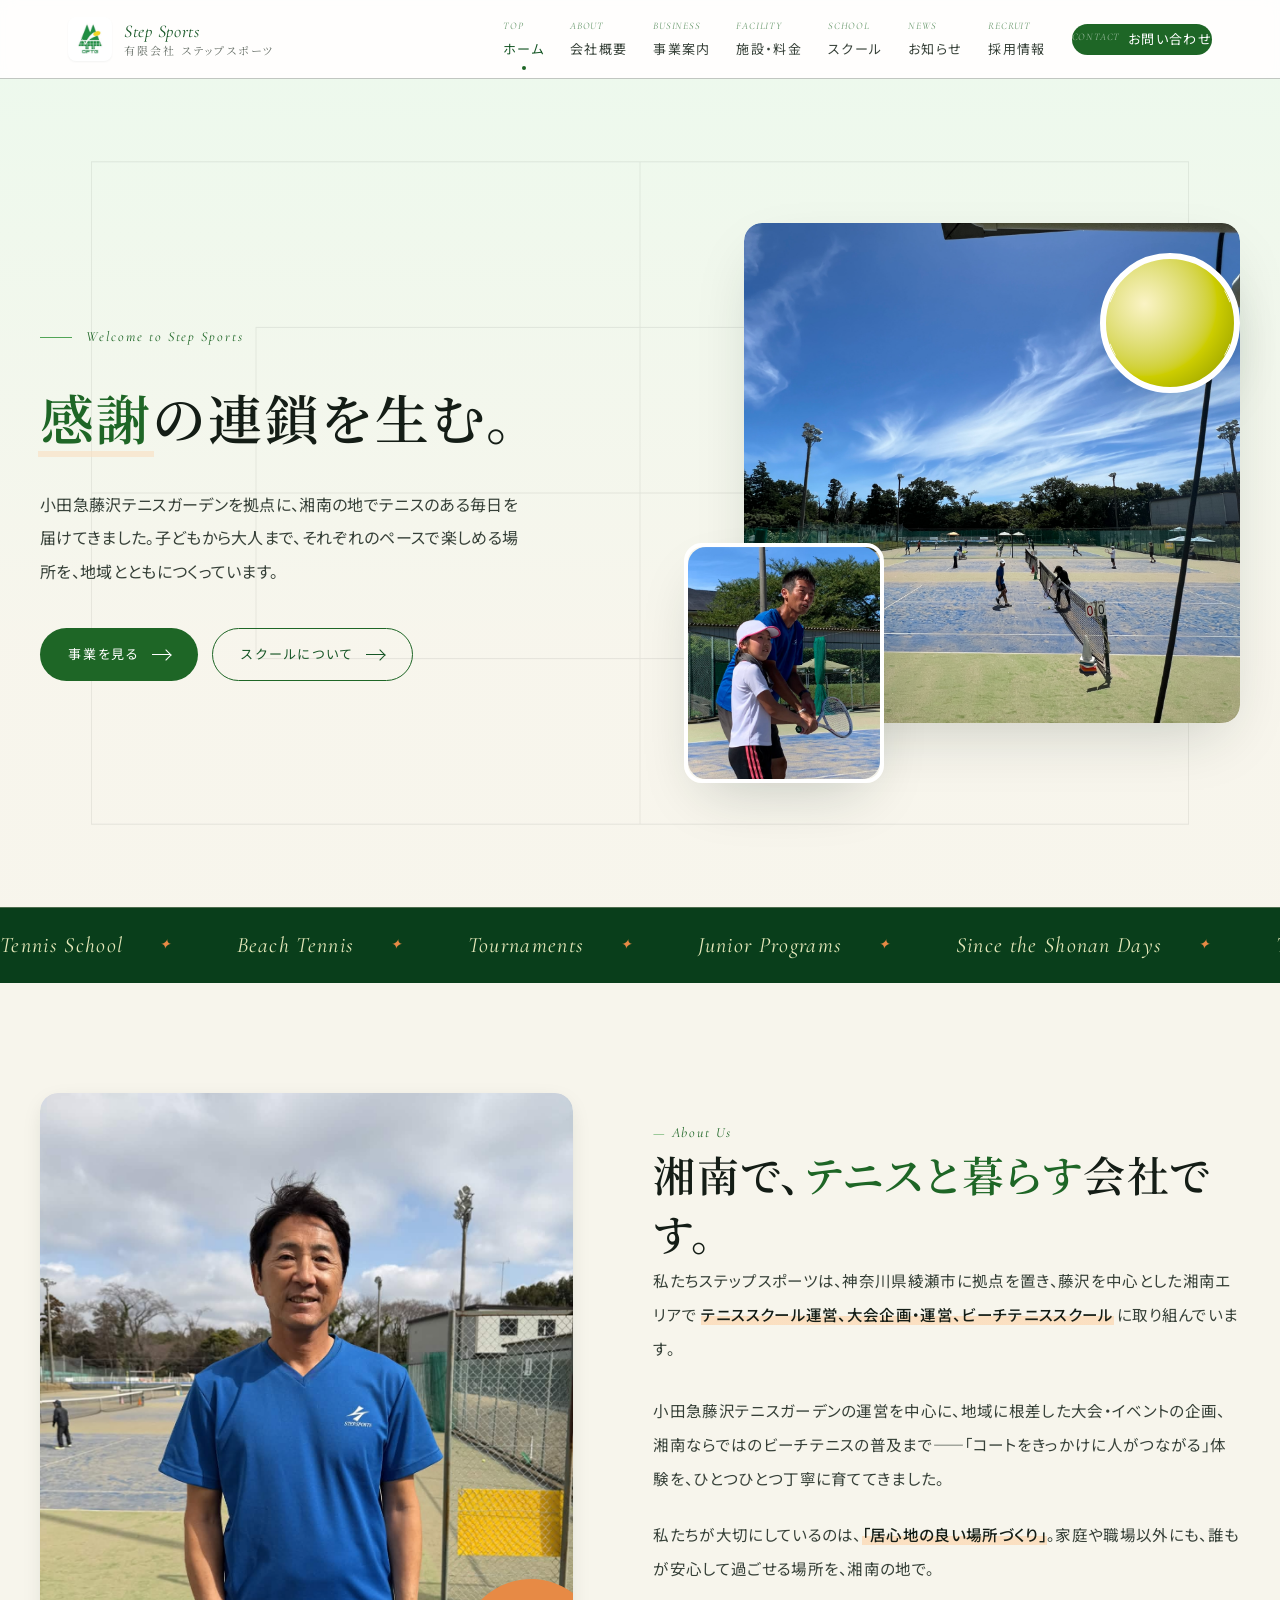
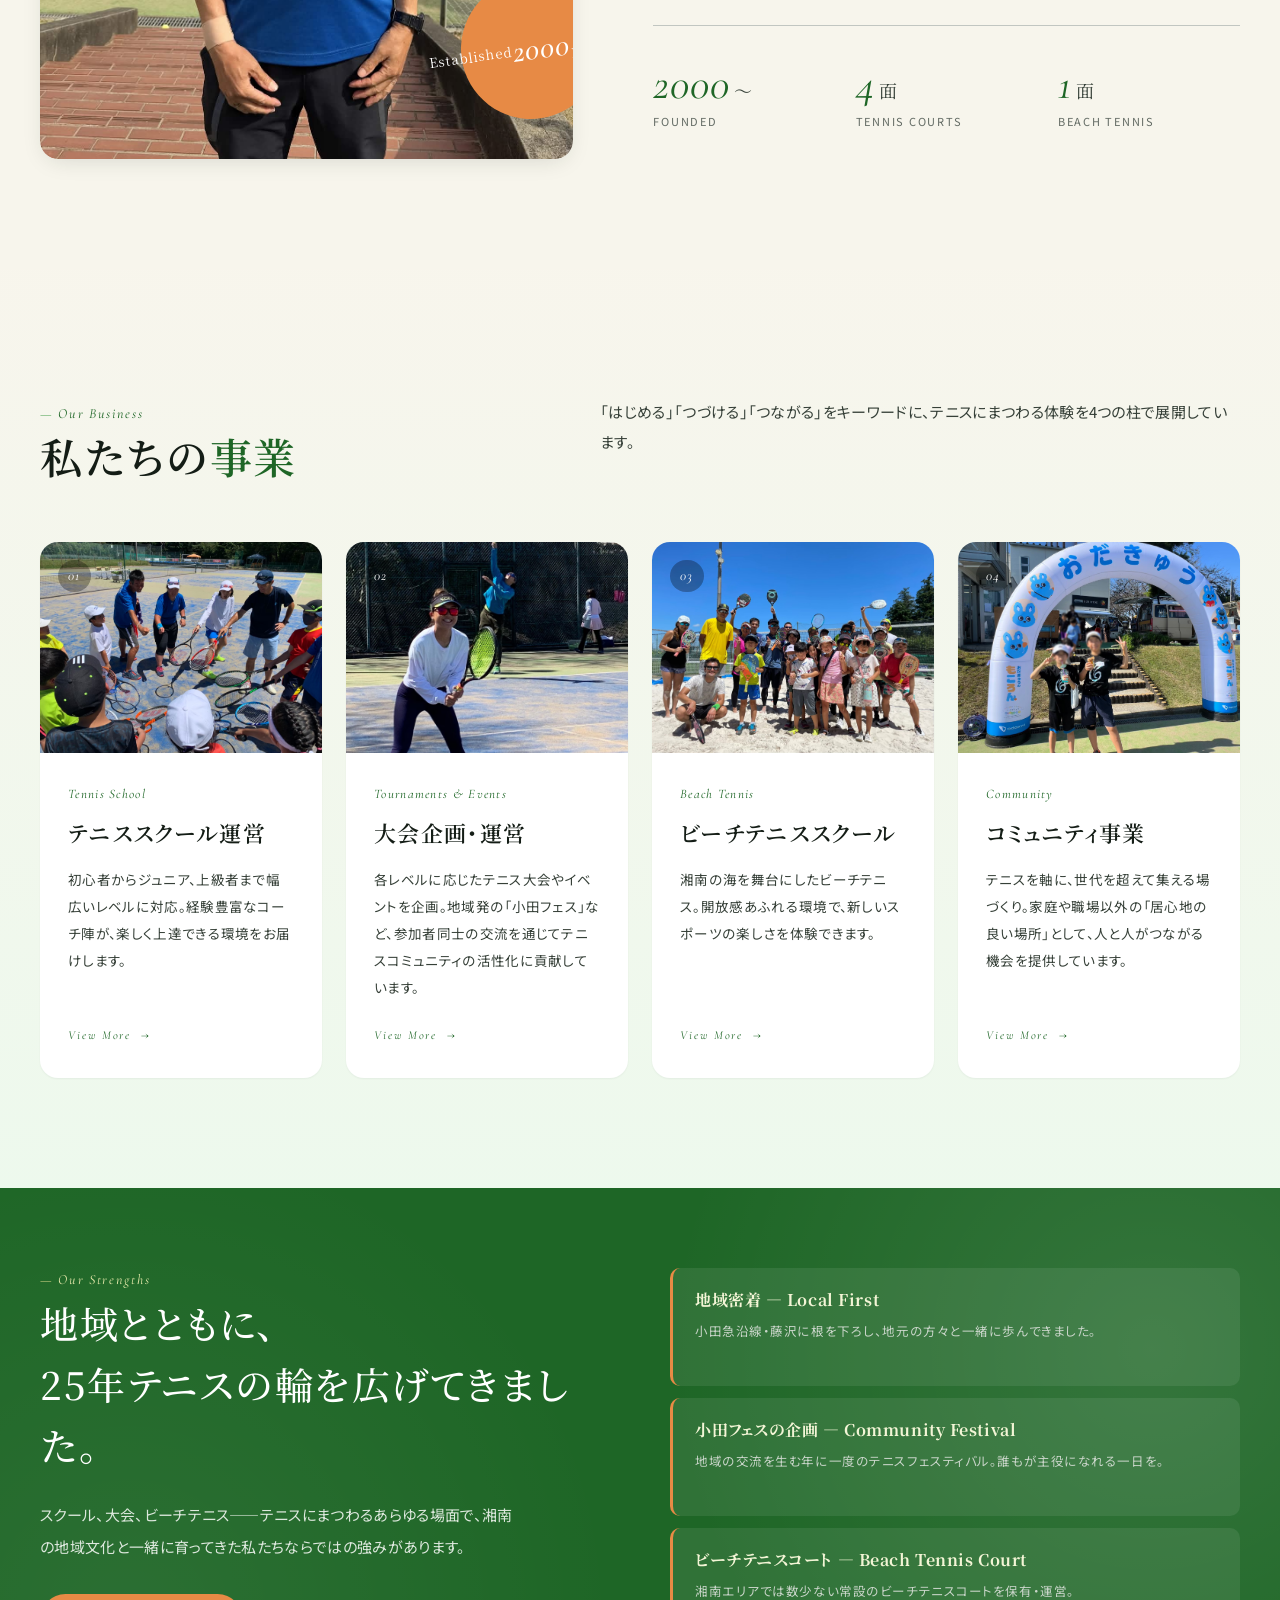
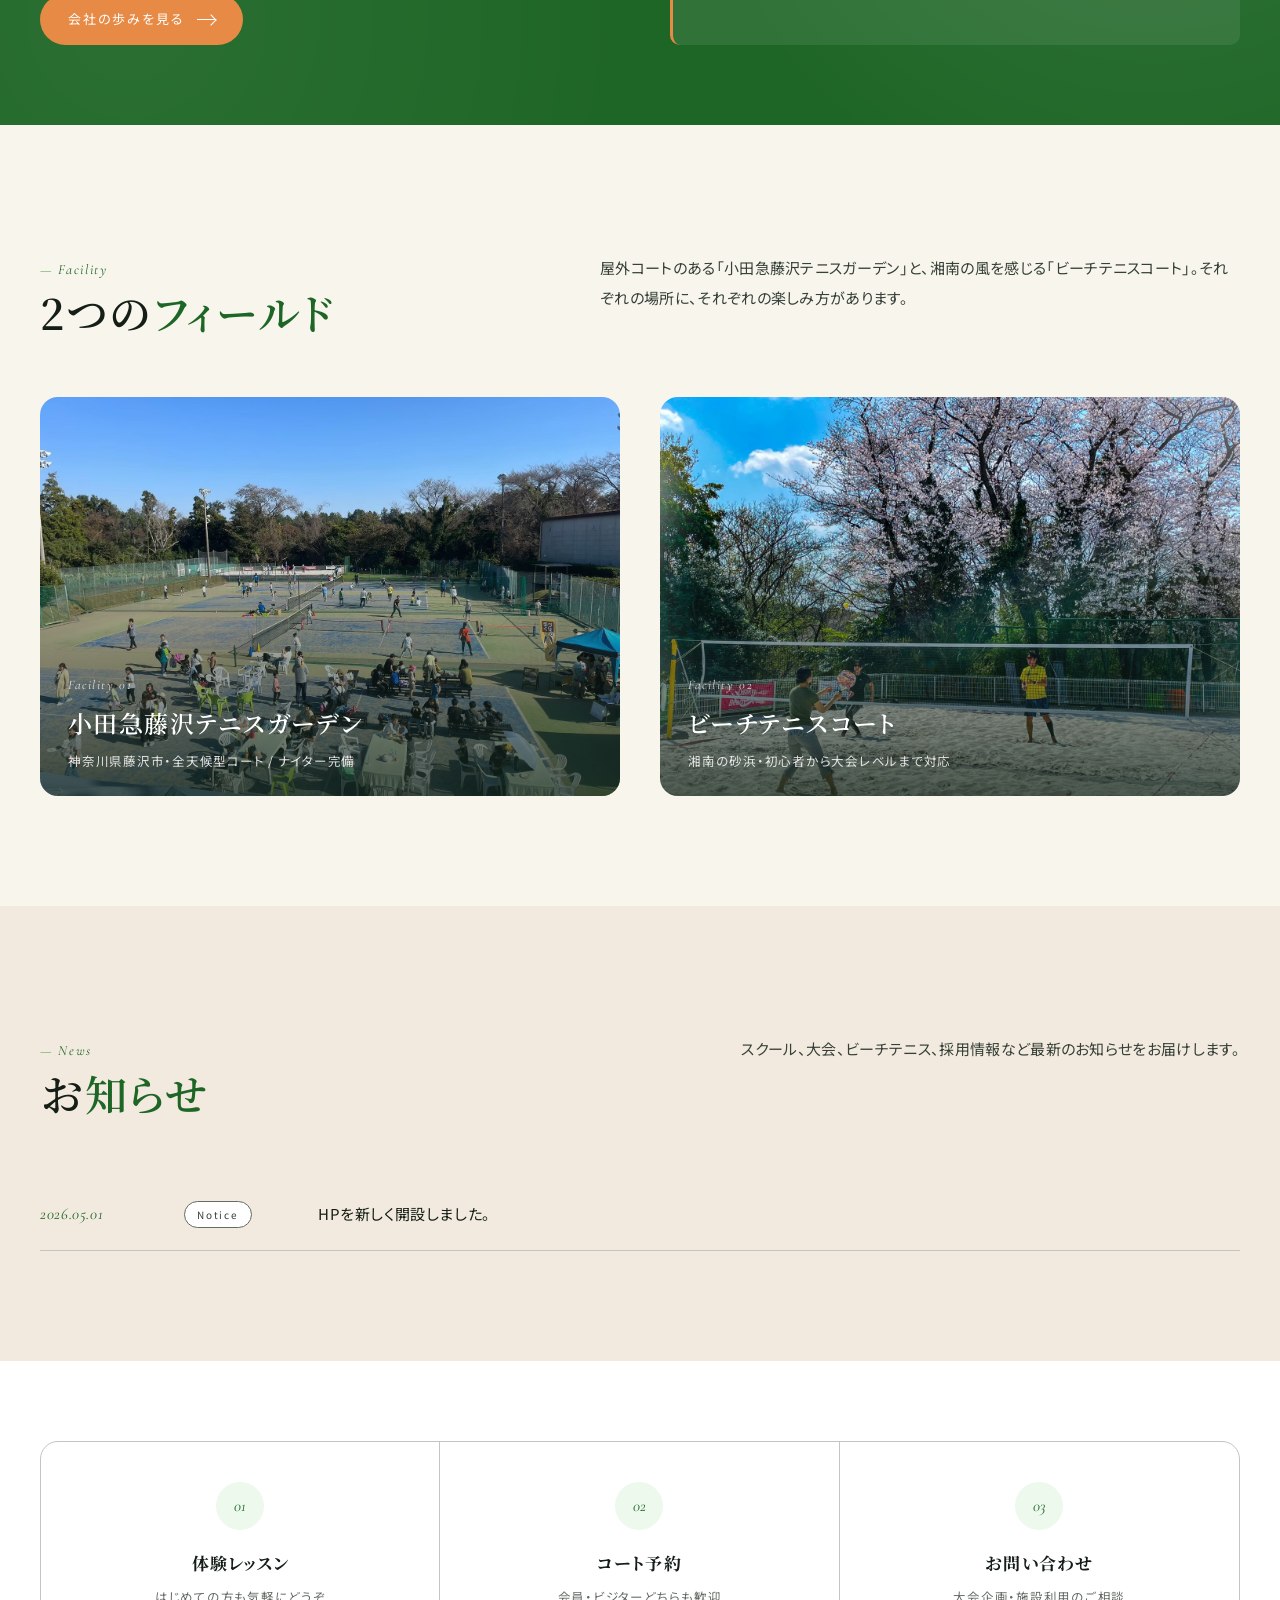
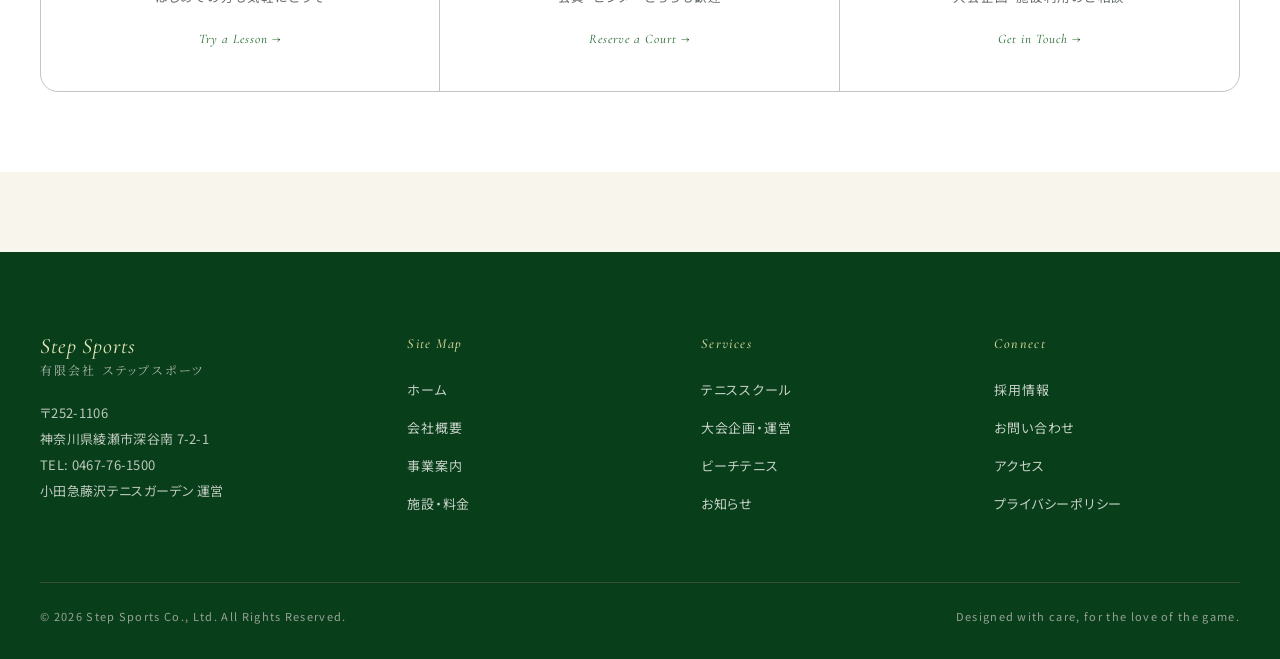
==== commit 9f8712d8: "施設・料金、スクール、強みリストの修正 施設・料金 (facility.html): - 最寄り駅を「藤沢駅」→「長後駅」に変更 - コート種別を「全天候型オムニコート」→「砂入り人工芝コート」に修正" ====
--- a/index.html
+++ b/index.html
@@ -840,7 +840,7 @@
         <span>地域の交流を生む年に一度のテニスフェスティバル。誰もが主役になれる一日を。</span>
       </li>
       <li>
-        <strong>自社ビーチテニスコート — Beach Tennis Court</strong>
+        <strong>ビーチテニスコート — Beach Tennis Court</strong>
         <span>湘南エリアでは数少ない常設のビーチテニスコートを保有・運営。</span>
       </li>
     </ul>
--- a/assets/styles.css
+++ b/assets/styles.css
@@ -87,26 +87,13 @@
   gap: 12px;
 }
 .brand-mark {
-  width: 38px;
-  height: 38px;
-  border-radius: 50%;
-  background:
-    radial-gradient(circle at 30% 35%, oklch(0.97 0.05 100), oklch(0.85 0.16 110) 60%, oklch(0.65 0.18 115));
-  box-shadow: inset 0 -4px 8px rgba(0,0,0,0.08), var(--shadow-sm);
+  width: 44px;
+  height: 44px;
+  border-radius: 8px;
+  background: url('images/ss_logo.jpeg') center/contain no-repeat white;
+  box-shadow: var(--shadow-sm);
   position: relative;
   flex-shrink: 0;
-}
-.brand-mark::before, .brand-mark::after {
-  content: "";
-  position: absolute;
-  inset: 0;
-  border-radius: 50%;
-  border: 1.5px solid rgba(255,255,255,0.85);
-  clip-path: inset(45% 0 45% 0);
-  transform: rotate(25deg);
-}
-.brand-mark::after {
-  transform: rotate(-25deg);
 }
 .brand-text {
   display: flex;
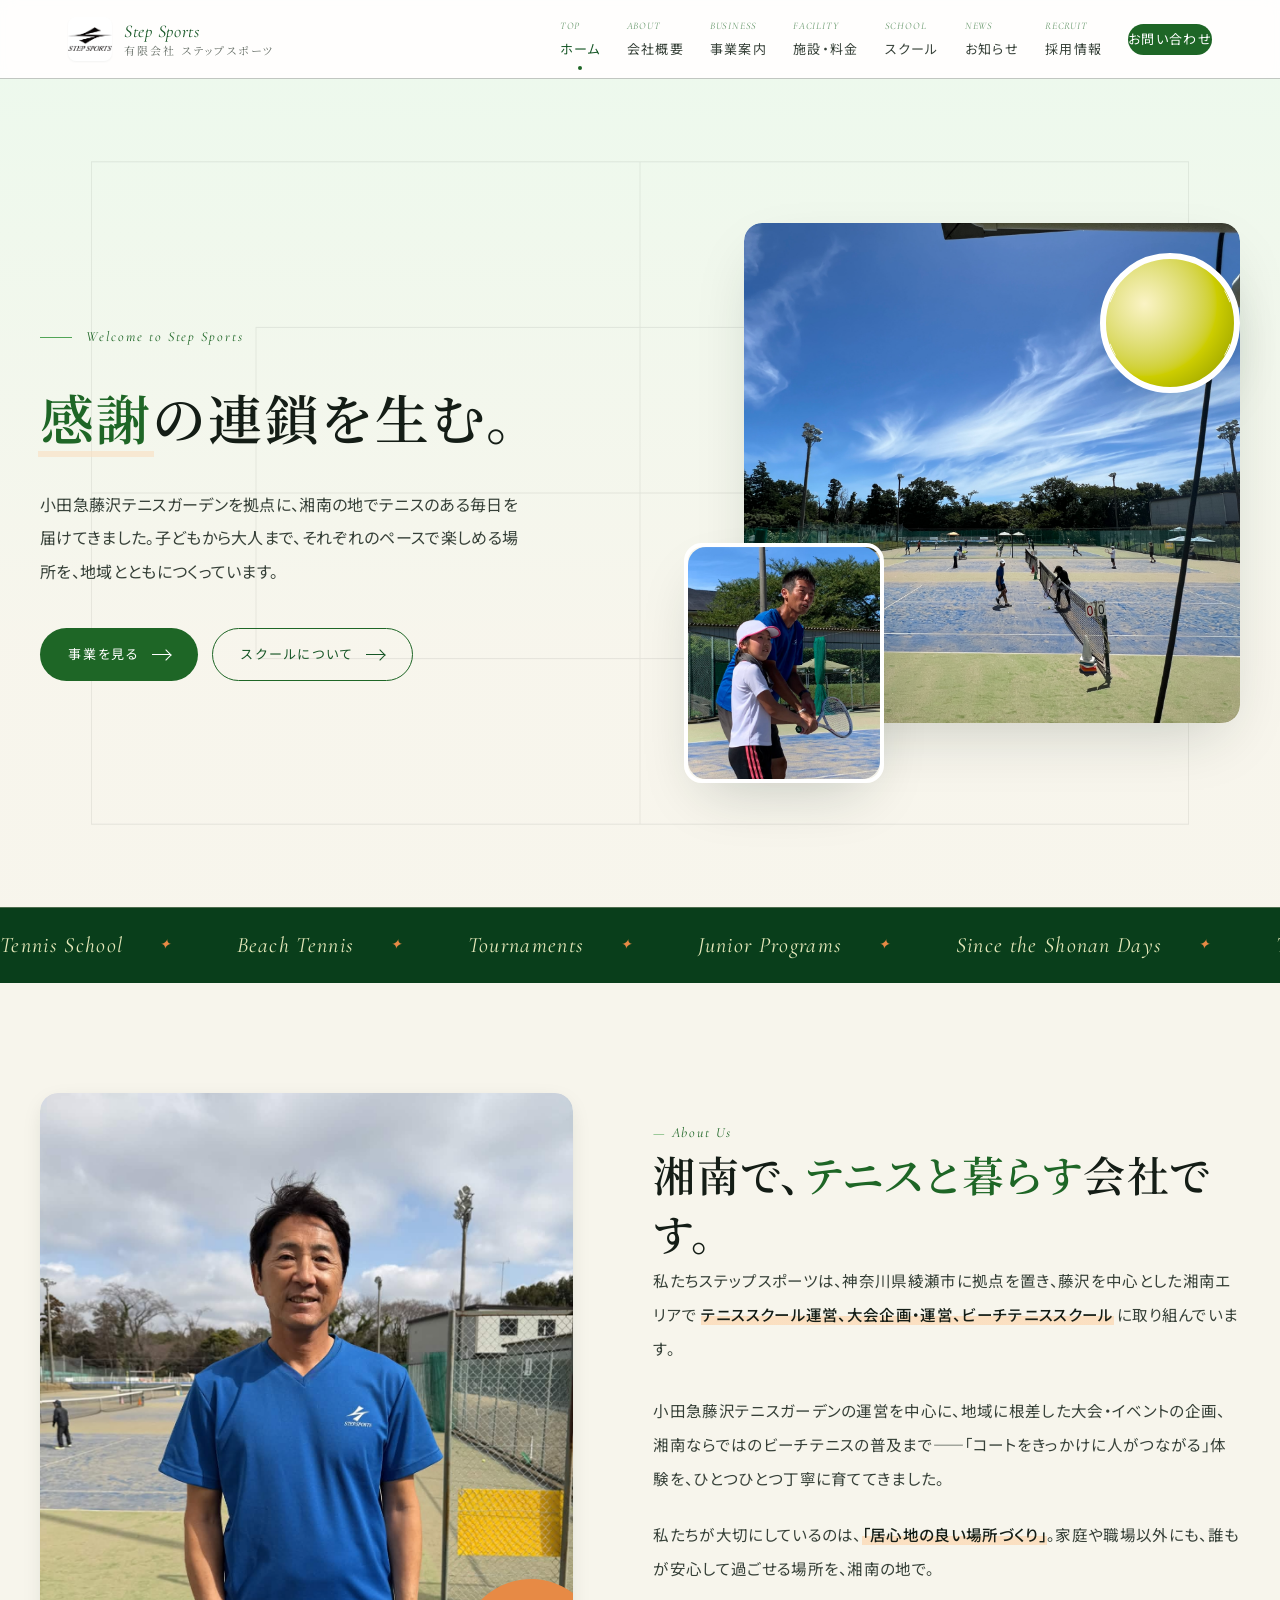
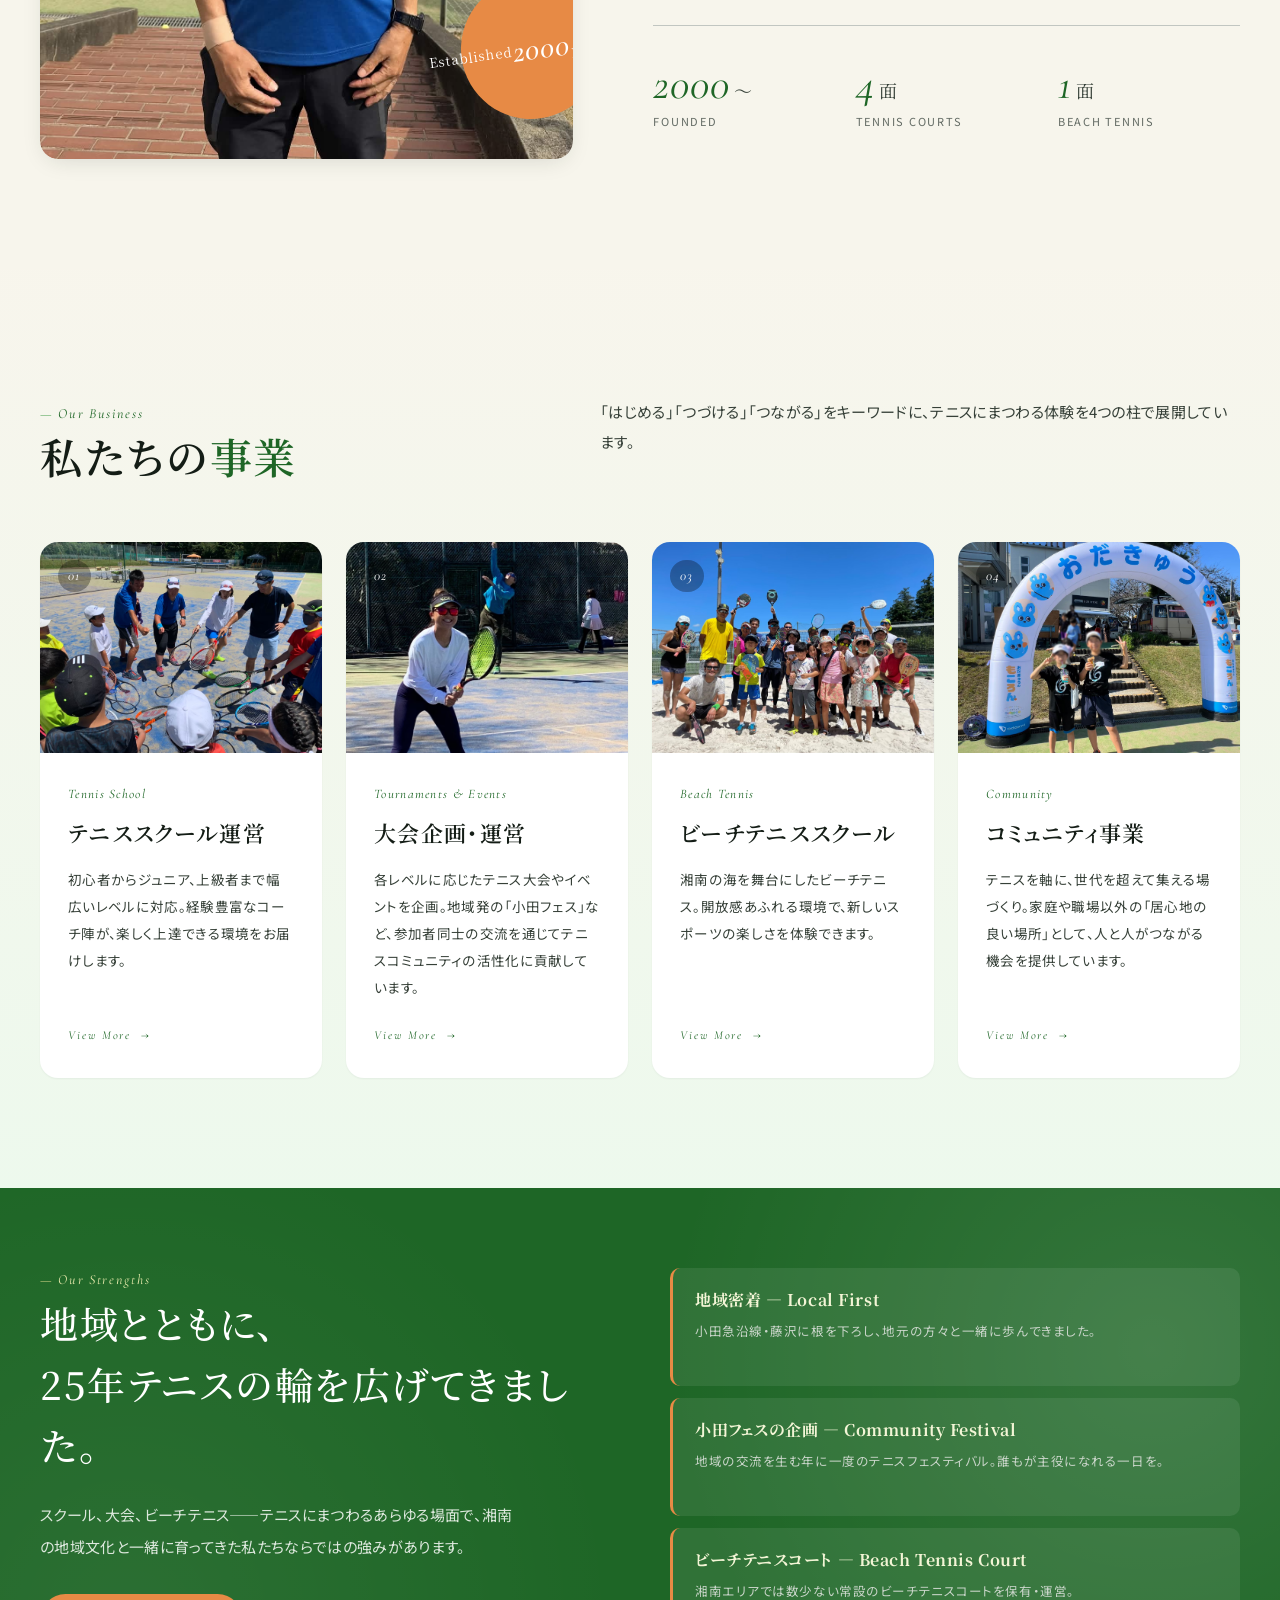
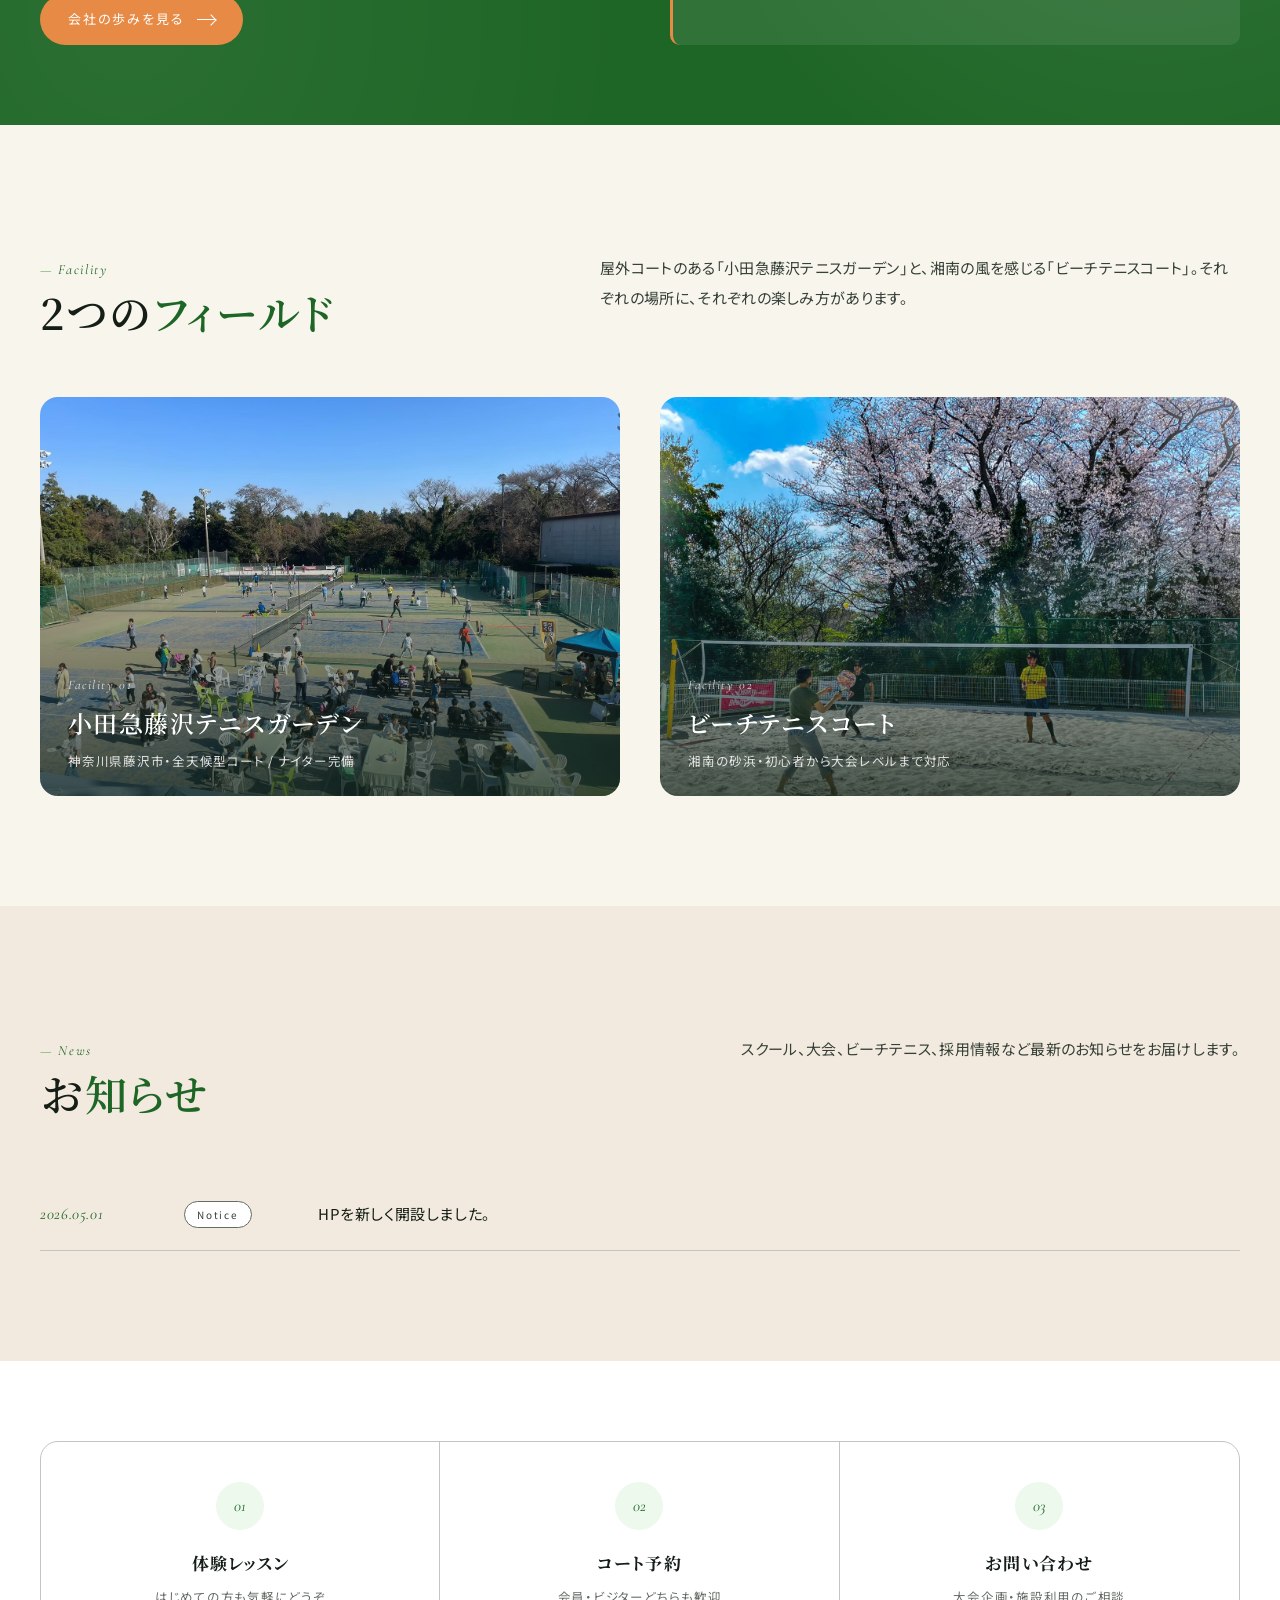
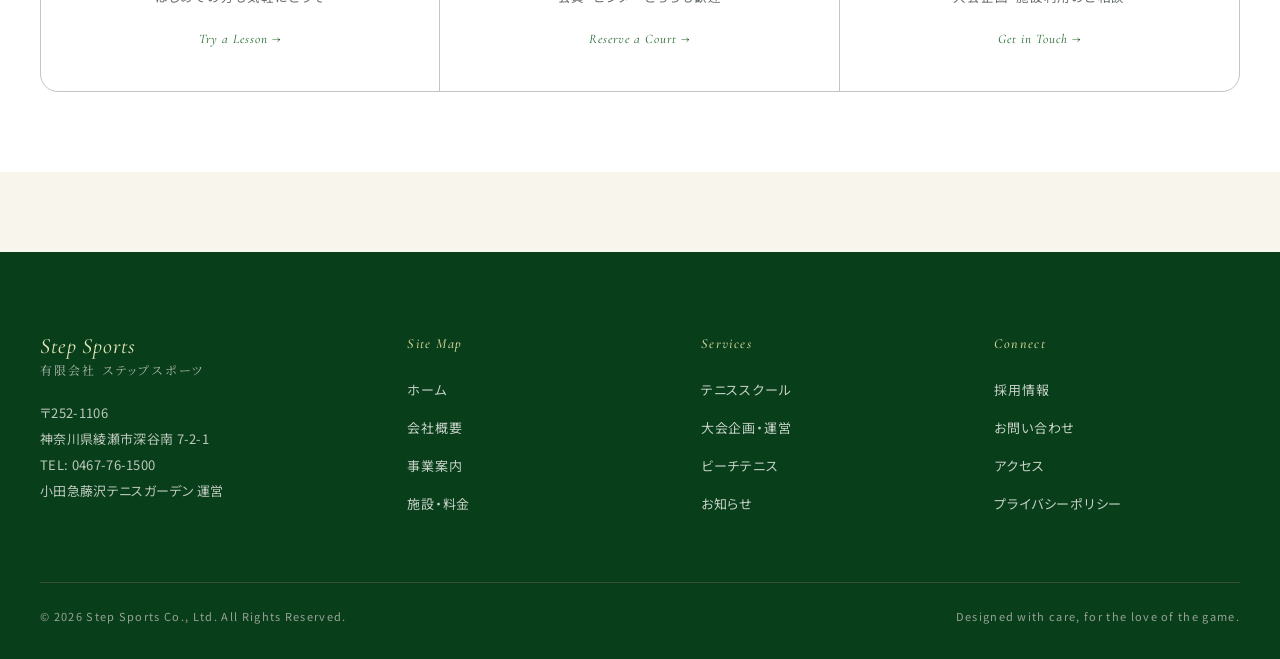
==== commit f0f8df6c: "ヘッダーCTAから「Contact」英語ラベルを削除（お問い合わせのみ表示） Co-Authored-By: Claude Opus 4.7 (1M context) <noreply@anthrop" ====
--- a/index.html
+++ b/index.html
@@ -642,7 +642,7 @@
       <a href="news.html"><span class="en">News</span>お知らせ</a>
       <a href="recruit.html"><span class="en">Recruit</span>採用情報</a>
       <a class="nav-cta" href="contact.html">
-        <span class="en">Contact</span>お問い合わせ
+        お問い合わせ
       </a>
     </nav>
   </div>
--- a/assets/styles.css
+++ b/assets/styles.css
@@ -90,7 +90,7 @@
   width: 44px;
   height: 44px;
   border-radius: 8px;
-  background: url('images/ss_logo.jpeg') center/contain no-repeat white;
+  background: url('images/ss_logo.png') center/contain no-repeat white;
   box-shadow: var(--shadow-sm);
   position: relative;
   flex-shrink: 0;
